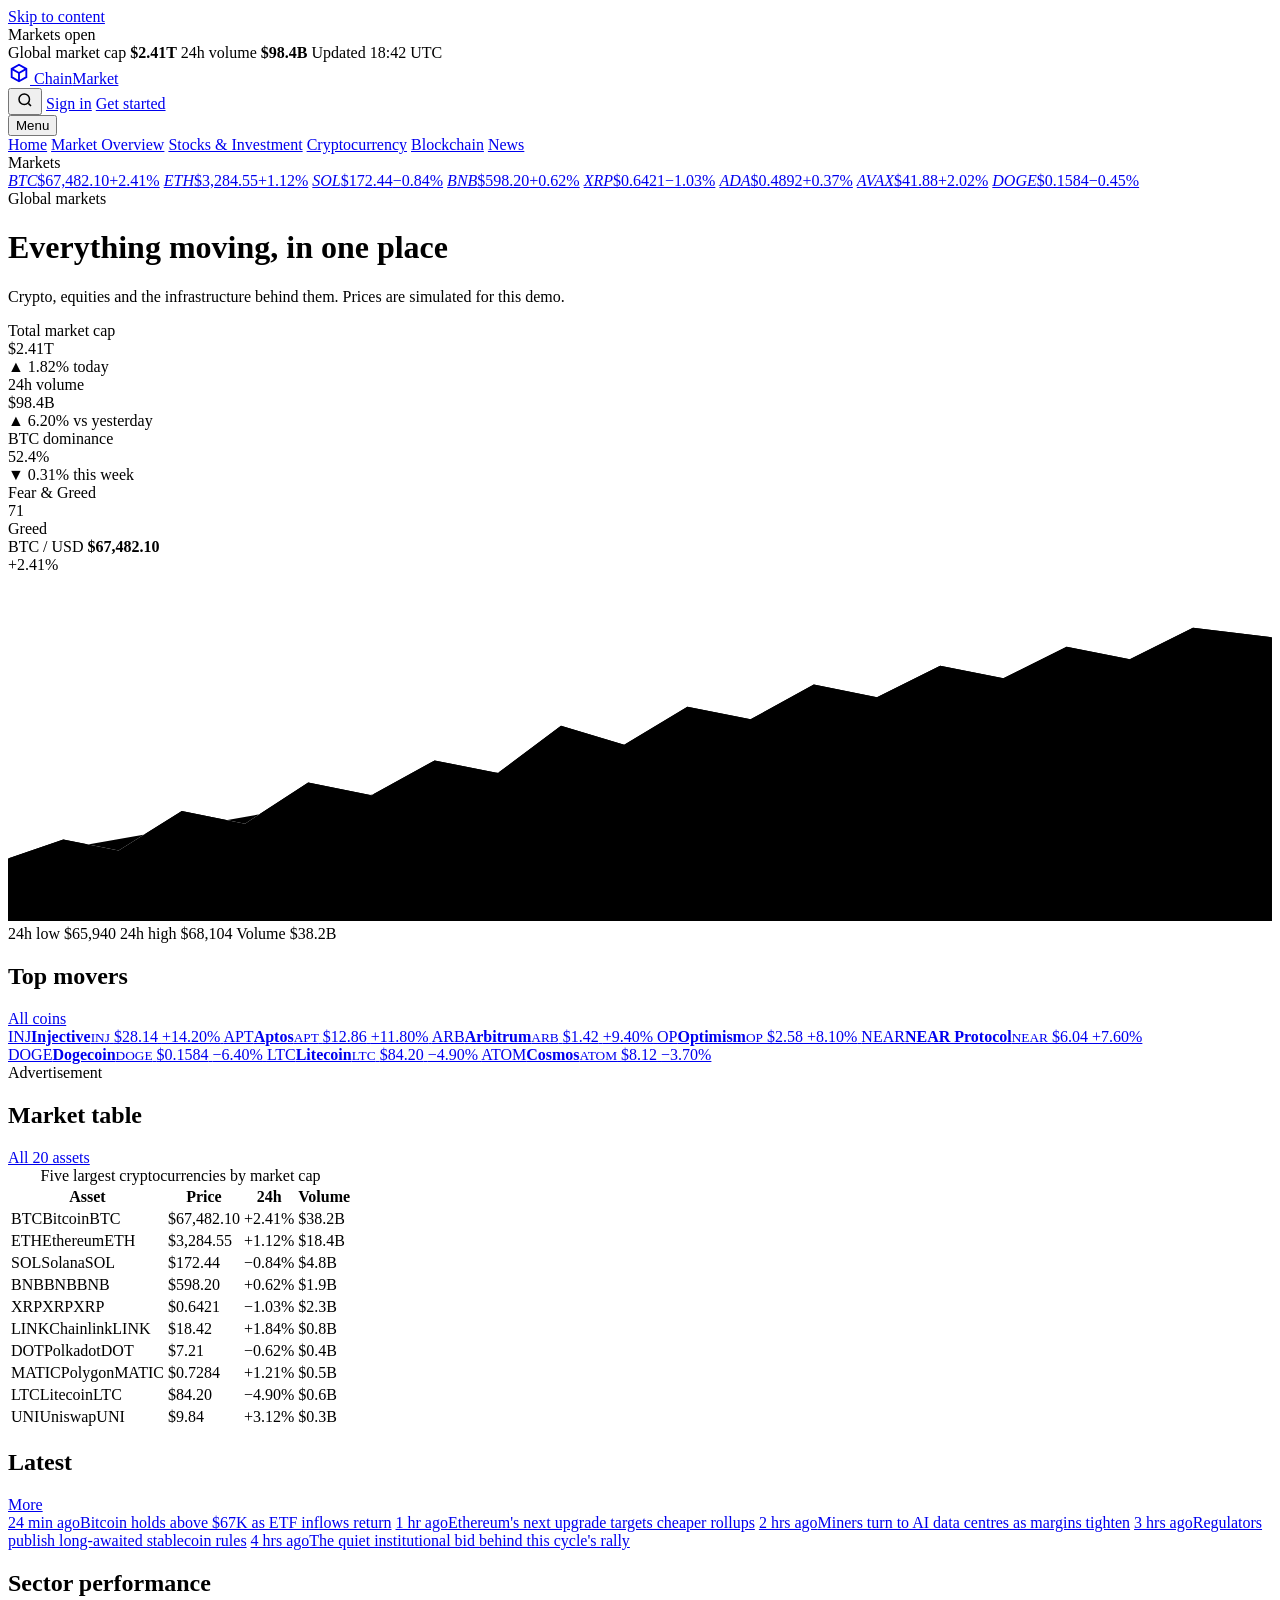
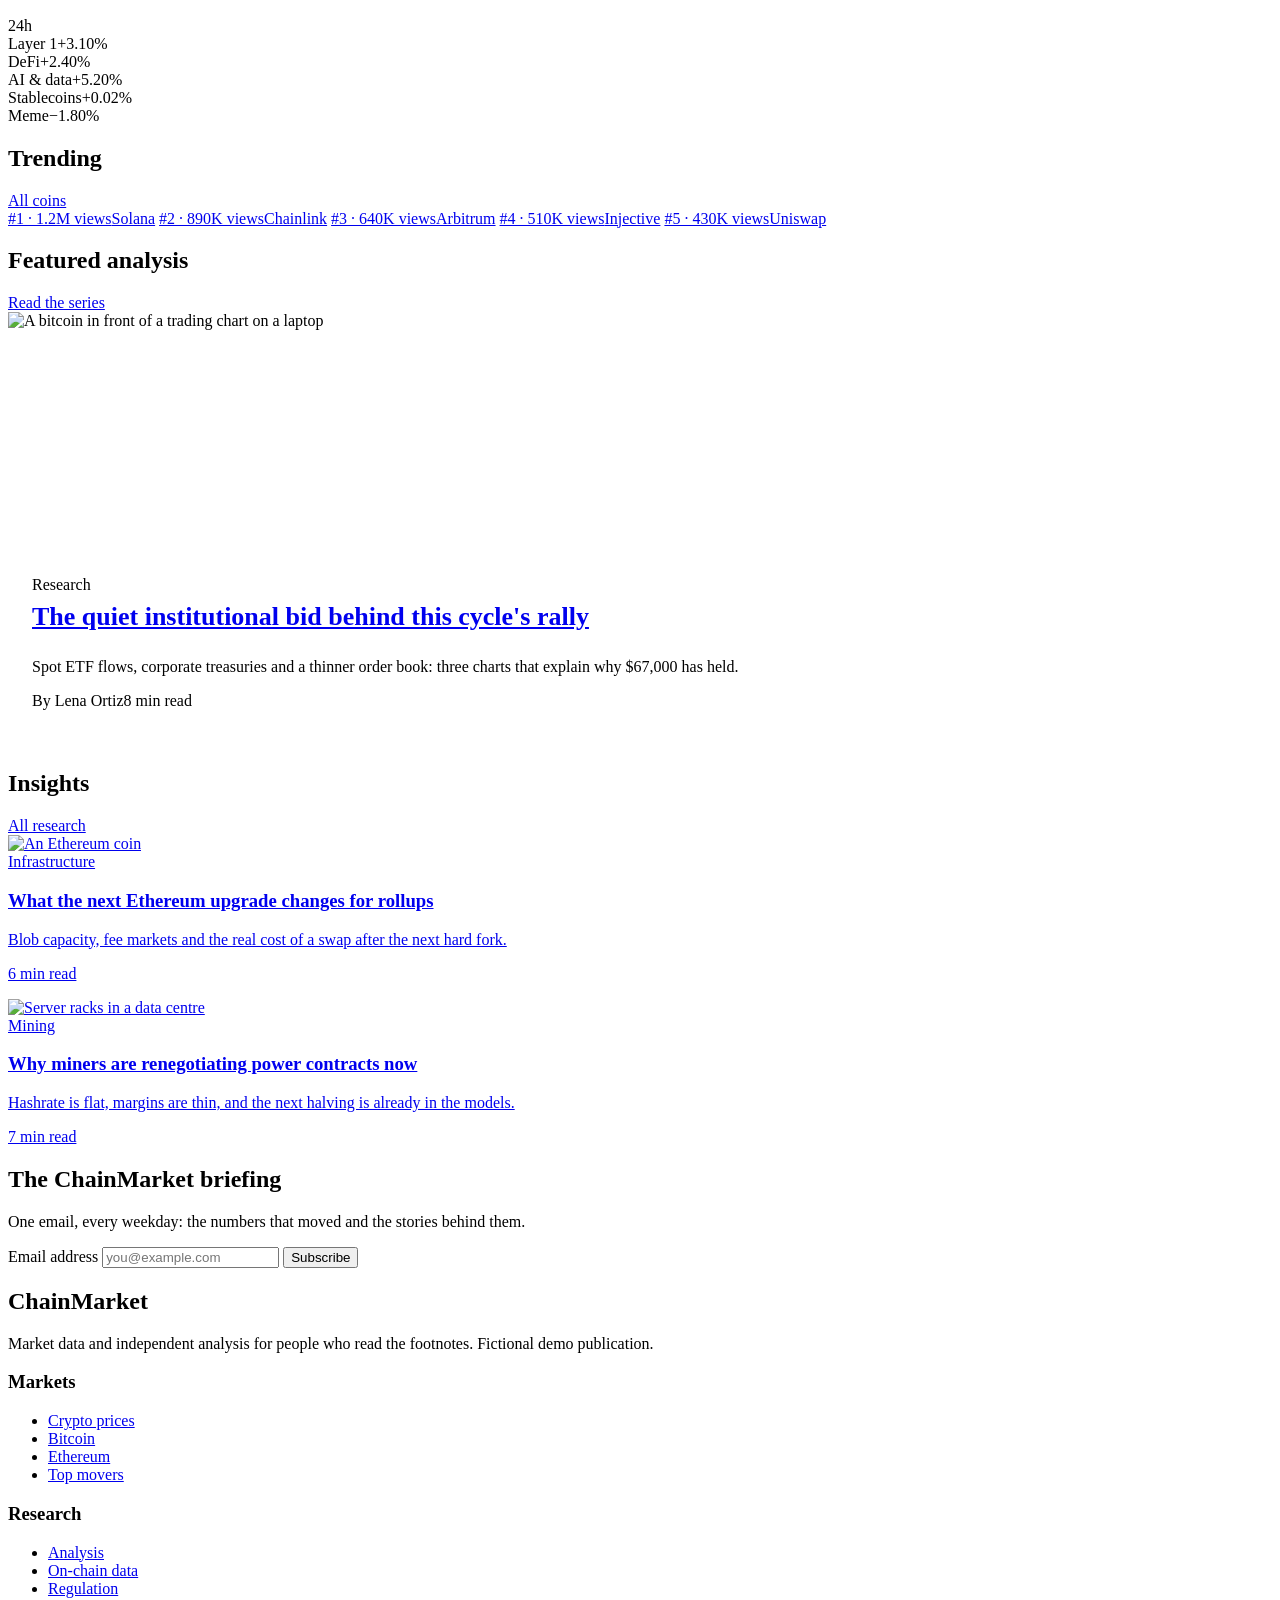
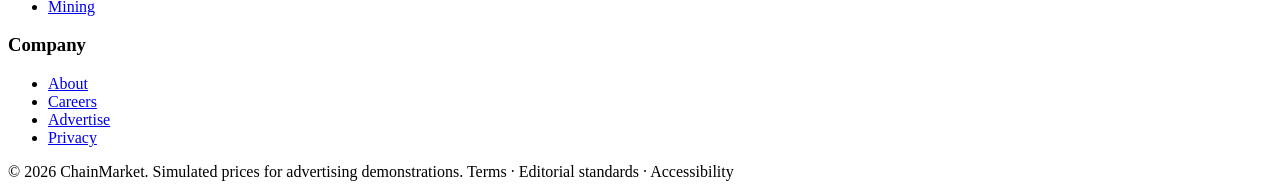
==== index.html @ 5b538b39 "Add files via upload" ====
<!doctype html>
<html lang="en">
<head>
  <meta charset="utf-8">
  <meta name="viewport" content="width=device-width, initial-scale=1">
  <title>ChainMarket — Crypto prices, market news and analysis</title>
  <meta name="description" content="Live crypto prices, market overview, top movers and blockchain analysis from ChainMarket.">
  <link rel="icon" href="assets/img/favicon.svg" type="image/svg+xml">
  <link rel="stylesheet" href="assets/css/site.css">

  <!-- CoAd publisher tag: replace every placeholder before deploying. -->
  <script async src='https://dev-cdn.coad.be3pi.com/js/cox-site.js' co-pub='PUB0F42D5FE1' co-st='SIT06EF5D9CD' crossorigin='anonymous'></script>
  <script async src="__SITE_SCRIPT_URL__" co-pub="__PUB_CODE__" co-st="__SITE_CODE_MARKET__"
          crossorigin="anonymous"></script>
</head>
<body>
  <a class="skip-link" href="#main">Skip to content</a>

  <header>
    <div class="topbar">
      <div class="container topbar__inner">
        <span class="topbar__status"><span class="status-dot" aria-hidden="true"></span> Markets open</span>
        <div class="topbar__right">
          <span>Global market cap <strong class="mono">$2.41T</strong></span>
          <span>24h volume <strong class="mono">$98.4B</strong></span>
          <span>Updated 18:42 UTC</span>
        </div>
      </div>
    </div>

    <div class="container masthead">
      <a class="brand" href="index.html" aria-label="ChainMarket — home">
        <span class="brand__mark" aria-hidden="true">
          <svg width="22" height="22" viewBox="0 0 24 24" fill="none" stroke="currentColor" stroke-width="2" aria-hidden="true"><path d="m12 3 8 4.5v9L12 21l-8-4.5v-9z"/><path d="M12 12v9M12 12l8-4.5M12 12 4 7.5"/></svg>
        </span>
        <span class="brand__name">Chain<span>Market</span></span>
      </a>
      <div class="masthead__tools">
        <button class="icon-btn" type="button" aria-label="Search ChainMarket">
          <svg width="18" height="18" viewBox="0 0 24 24" fill="none" stroke="currentColor" stroke-width="2" aria-hidden="true"><circle cx="11" cy="11" r="7"/><path d="m20 20-3.5-3.5"/></svg>
        </button>
        <a class="btn btn--ghost" href="coin.html">Sign in</a>
        <a class="btn btn--gold" href="crypto.html">Get started</a>
      </div>
      <button class="menu-toggle" type="button" data-menu-toggle aria-expanded="false" aria-controls="site-nav">
        <span class="menu-toggle__bars" aria-hidden="true"></span>
        <span class="visually-hidden">Menu</span>
      </button>
    </div>

    <nav class="site-nav" id="site-nav" aria-label="Main">
      <div class="container site-nav__inner">
        <a class="is-active" href="index.html" aria-current="page">Home</a>
        <a href="index.html">Market Overview</a>
        <a href="coin.html" data-link-disabled>Stocks &amp; Investment</a>
        <a href="crypto.html">Cryptocurrency</a>
        <a href="coin.html" data-link-disabled>Blockchain</a>
        <a href="index.html#news" data-link-disabled>News</a>
      </div>
    </nav>
  </header>

  <div class="ticker" aria-label="Crypto price ticker">
    <div class="container ticker__inner">
      <span class="ticker__label">Markets</span>
      <div class="ticker__viewport">
        <div class="ticker__track" data-ticker-track>
          <a class="ticker__item" href="coin.html" data-link-enabled><em>BTC</em><span class="ticker__price">$67,482.10</span><span class="ticker__change is-up">+2.41%</span></a>
          <a class="ticker__item" href="coin.html"><em>ETH</em><span class="ticker__price">$3,284.55</span><span class="ticker__change is-up">+1.12%</span></a>
          <a class="ticker__item" href="crypto.html"><em>SOL</em><span class="ticker__price">$172.44</span><span class="ticker__change is-down">−0.84%</span></a>
          <a class="ticker__item" href="crypto.html"><em>BNB</em><span class="ticker__price">$598.20</span><span class="ticker__change is-up">+0.62%</span></a>
          <a class="ticker__item" href="crypto.html"><em>XRP</em><span class="ticker__price">$0.6421</span><span class="ticker__change is-down">−1.03%</span></a>
          <a class="ticker__item" href="crypto.html"><em>ADA</em><span class="ticker__price">$0.4892</span><span class="ticker__change is-up">+0.37%</span></a>
          <a class="ticker__item" href="crypto.html"><em>AVAX</em><span class="ticker__price">$41.88</span><span class="ticker__change is-up">+2.02%</span></a>
          <a class="ticker__item" href="crypto.html"><em>DOGE</em><span class="ticker__price">$0.1584</span><span class="ticker__change is-down">−0.45%</span></a>
        </div>
      </div>
    </div>
  </div>

  <main id="main">
    <div class="container">
      <div class="page-head">
        <span class="kicker">Global markets</span>
        <h1>Everything moving, in one place</h1>
        <p>Crypto, equities and the infrastructure behind them. Prices are simulated for this demo.</p>
      </div>

      <section class="overview" aria-label="Market overview">
        <div class="stat-card">
          <div class="stat-card__label">Total market cap</div>
          <div class="stat-card__value">$2.41T</div>
          <div class="stat-card__change is-up">▲ 1.82% today</div>
        </div>
        <div class="stat-card">
          <div class="stat-card__label">24h volume</div>
          <div class="stat-card__value">$98.4B</div>
          <div class="stat-card__change is-up">▲ 6.20% vs yesterday</div>
        </div>
        <div class="stat-card">
          <div class="stat-card__label">BTC dominance</div>
          <div class="stat-card__value">52.4%</div>
          <div class="stat-card__change is-down">▼ 0.31% this week</div>
        </div>
        <div class="stat-card">
          <div class="stat-card__label">Fear &amp; Greed</div>
          <div class="stat-card__value">71</div>
          <div class="stat-card__change is-up">Greed</div>
        </div>
      </section>

      <section class="terminal-grid" aria-label="Bitcoin chart and top movers">
        <div class="chart-panel">
          <div class="chart-panel__head">
            <div>
              <span class="kicker">BTC / USD</span>
              <strong>$67,482.10</strong>
            </div>
            <span class="chart-panel__change is-up">+2.41%</span>
          </div>
          <svg class="mini-chart" viewBox="0 0 800 220" role="img" aria-label="Bitcoin 24 hour price chart trending up">
            <defs>
              <linearGradient id="mini-fill" x1="0" y1="0" x2="0" y2="1">
                <stop offset="0%" stop-color="#F59E0B" stop-opacity="0.24"/>
                <stop offset="100%" stop-color="#F59E0B" stop-opacity="0"/>
              </linearGradient>
            </defs>
            <g class="mini-grid">
              <line x1="0" y1="40" x2="800" y2="40"/>
              <line x1="0" y1="90" x2="800" y2="90"/>
              <line x1="0" y1="140" x2="800" y2="140"/>
              <line x1="0" y1="190" x2="800" y2="190"/>
            </g>
            <path class="mini-area" d="M0,180 L35,168 L70,175 L110,150 L150,158 L190,132 L230,140 L270,118 L310,126 L350,96 L390,108 L430,84 L470,92 L510,70 L550,78 L590,58 L630,66 L670,46 L710,54 L750,34 L800,40 L800,220 L0,220 Z"/>
            <path class="mini-line" d="M0,180 L35,168 L70,175 L110,150 L150,158 L190,132 L230,140 L270,118 L310,126 L350,96 L390,108 L430,84 L470,92 L510,70 L550,78 L590,58 L630,66 L670,46 L710,54 L750,34 L800,40"/>
          </svg>
          <div class="chart-panel__foot">
            <span>24h low <span class="mono">$65,940</span></span>
            <span>24h high <span class="mono">$68,104</span></span>
            <span>Volume <span class="mono">$38.2B</span></span>
          </div>
        </div>

        <aside class="movers-panel" aria-labelledby="movers-title">
          <div class="panel__head">
            <h2 id="movers-title">Top movers</h2>
            <a href="crypto.html">All coins</a>
          </div>
          <a class="mover" href="crypto.html">
            <span class="mover__asset"><span class="coin__icon" aria-hidden="true">INJ</span><span><strong>Injective</strong><small>INJ</small></span></span>
            <span class="mover__price">$28.14</span>
            <span class="num is-up">+14.20%</span>
          </a>
          <a class="mover" href="crypto.html">
            <span class="mover__asset"><span class="coin__icon coin__icon--apt" aria-hidden="true">APT</span><span><strong>Aptos</strong><small>APT</small></span></span>
            <span class="mover__price">$12.86</span>
            <span class="num is-up">+11.80%</span>
          </a>
          <a class="mover" href="crypto.html">
            <span class="mover__asset"><span class="coin__icon coin__icon--arb" aria-hidden="true">ARB</span><span><strong>Arbitrum</strong><small>ARB</small></span></span>
            <span class="mover__price">$1.42</span>
            <span class="num is-up">+9.40%</span>
          </a>
          <a class="mover" href="crypto.html">
            <span class="mover__asset"><span class="coin__icon coin__icon--op" aria-hidden="true">OP</span><span><strong>Optimism</strong><small>OP</small></span></span>
            <span class="mover__price">$2.58</span>
            <span class="num is-up">+8.10%</span>
          </a>
          <a class="mover" href="crypto.html">
            <span class="mover__asset"><span class="coin__icon coin__icon--near" aria-hidden="true">NEAR</span><span><strong>NEAR Protocol</strong><small>NEAR</small></span></span>
            <span class="mover__price">$6.04</span>
            <span class="num is-up">+7.60%</span>
          </a>
          <a class="mover" href="crypto.html">
            <span class="mover__asset"><span class="coin__icon coin__icon--doge" aria-hidden="true">DOGE</span><span><strong>Dogecoin</strong><small>DOGE</small></span></span>
            <span class="mover__price">$0.1584</span>
            <span class="num is-down">−6.40%</span>
          </a>
          <a class="mover" href="crypto.html">
            <span class="mover__asset"><span class="coin__icon coin__icon--ltc" aria-hidden="true">LTC</span><span><strong>Litecoin</strong><small>LTC</small></span></span>
            <span class="mover__price">$84.20</span>
            <span class="num is-down">−4.90%</span>
          </a>
          <a class="mover" href="crypto.html">
            <span class="mover__asset"><span class="coin__icon coin__icon--atom" aria-hidden="true">ATOM</span><span><strong>Cosmos</strong><small>ATOM</small></span></span>
            <span class="mover__price">$8.12</span>
            <span class="num is-down">−3.70%</span>
          </a>
        </aside>
      </section>

      <!-- Standard Display · Multiple size: CT-SQ 300×300 / CT-SSQ 200×200 -->
      <div class="ad-wrap ad-wrap--center" style="max-width:320px;">
        <span class="ad-label">Advertisement</span>
        <ins class="cox-ad-unit" data-cox-unit="__UNIT_MARKET_HOME_FEED__" style="display:block;width:100%"></ins>
      </div>

      <section class="terminal-grid terminal-grid--table" aria-label="Market table and latest headlines">
        <div class="panel">
          <div class="panel__head">
            <h2>Market table</h2>
            <a href="crypto.html">All 20 assets</a>
          </div>
          <div class="table-scroll">
            <table>
              <caption class="visually-hidden">Five largest cryptocurrencies by market cap</caption>
              <thead>
                <tr>
                  <th scope="col">Asset</th>
                  <th scope="col" class="num">Price</th>
                  <th scope="col" class="num">24h</th>
                  <th scope="col" class="num hide-sm">Volume</th>
                </tr>
              </thead>
              <tbody>
                <tr>
                  <td><span class="coin"><span class="coin__icon coin__icon--btc" aria-hidden="true">BTC</span><span><span class="coin__name">Bitcoin</span><span class="coin__symbol">BTC</span></span></span></td>
                  <td class="num">$67,482.10</td><td class="num is-up">+2.41%</td><td class="num hide-sm">$38.2B</td>
                </tr>
                <tr>
                  <td><span class="coin"><span class="coin__icon coin__icon--eth" aria-hidden="true">ETH</span><span><span class="coin__name">Ethereum</span><span class="coin__symbol">ETH</span></span></span></td>
                  <td class="num">$3,284.55</td><td class="num is-up">+1.12%</td><td class="num hide-sm">$18.4B</td>
                </tr>
                <tr>
                  <td><span class="coin"><span class="coin__icon coin__icon--sol" aria-hidden="true">SOL</span><span><span class="coin__name">Solana</span><span class="coin__symbol">SOL</span></span></span></td>
                  <td class="num">$172.44</td><td class="num is-down">−0.84%</td><td class="num hide-sm">$4.8B</td>
                </tr>
                <tr>
                  <td><span class="coin"><span class="coin__icon coin__icon--bnb" aria-hidden="true">BNB</span><span><span class="coin__name">BNB</span><span class="coin__symbol">BNB</span></span></span></td>
                  <td class="num">$598.20</td><td class="num is-up">+0.62%</td><td class="num hide-sm">$1.9B</td>
                </tr>
                <tr>
                  <td><span class="coin"><span class="coin__icon coin__icon--xrp" aria-hidden="true">XRP</span><span><span class="coin__name">XRP</span><span class="coin__symbol">XRP</span></span></span></td>
                  <td class="num">$0.6421</td><td class="num is-down">−1.03%</td><td class="num hide-sm">$2.3B</td>
                </tr>
                <tr>
                  <td><span class="coin"><span class="coin__icon coin__icon--link" aria-hidden="true">LINK</span><span><span class="coin__name">Chainlink</span><span class="coin__symbol">LINK</span></span></span></td>
                  <td class="num">$18.42</td><td class="num is-up">+1.84%</td><td class="num hide-sm">$0.8B</td>
                </tr>
                <tr>
                  <td><span class="coin"><span class="coin__icon coin__icon--dot" aria-hidden="true">DOT</span><span><span class="coin__name">Polkadot</span><span class="coin__symbol">DOT</span></span></span></td>
                  <td class="num">$7.21</td><td class="num is-down">−0.62%</td><td class="num hide-sm">$0.4B</td>
                </tr>
                <tr>
                  <td><span class="coin"><span class="coin__icon coin__icon--matic" aria-hidden="true">MATIC</span><span><span class="coin__name">Polygon</span><span class="coin__symbol">MATIC</span></span></span></td>
                  <td class="num">$0.7284</td><td class="num is-up">+1.21%</td><td class="num hide-sm">$0.5B</td>
                </tr>
                <tr>
                  <td><span class="coin"><span class="coin__icon coin__icon--ltc" aria-hidden="true">LTC</span><span><span class="coin__name">Litecoin</span><span class="coin__symbol">LTC</span></span></span></td>
                  <td class="num">$84.20</td><td class="num is-down">−4.90%</td><td class="num hide-sm">$0.6B</td>
                </tr>
                <tr>
                  <td><span class="coin"><span class="coin__icon coin__icon--uni" aria-hidden="true">UNI</span><span><span class="coin__name">Uniswap</span><span class="coin__symbol">UNI</span></span></span></td>
                  <td class="num">$9.84</td><td class="num is-up">+3.12%</td><td class="num hide-sm">$0.3B</td>
                </tr>
              </tbody>
            </table>
          </div>
        </div>

        <aside class="headlines-panel" aria-labelledby="latest-title">
          <div class="panel__head">
            <h2 id="latest-title">Latest</h2>
            <a href="coin.html">More</a>
          </div>
          <a class="headline" href="coin.html"><time>24 min ago</time><span>Bitcoin holds above $67K as ETF inflows return</span></a>
          <a class="headline" href="coin.html"><time>1 hr ago</time><span>Ethereum's next upgrade targets cheaper rollups</span></a>
          <a class="headline" href="coin.html"><time>2 hrs ago</time><span>Miners turn to AI data centres as margins tighten</span></a>
          <a class="headline" href="coin.html"><time>3 hrs ago</time><span>Regulators publish long-awaited stablecoin rules</span></a>
          <a class="headline" href="coin.html"><time>4 hrs ago</time><span>The quiet institutional bid behind this cycle's rally</span></a>
        </aside>
      </section>

      <section class="terminal-grid terminal-grid--table" aria-label="Sector performance and trending assets">
        <div class="panel">
          <div class="panel__head">
            <h2>Sector performance</h2>
            <span>24h</span>
          </div>
          <div class="sector-row"><span>Layer 1</span><span class="sector-bar"><i style="width:62%"></i></span><span class="num is-up">+3.10%</span></div>
          <div class="sector-row"><span>DeFi</span><span class="sector-bar"><i style="width:48%"></i></span><span class="num is-up">+2.40%</span></div>
          <div class="sector-row"><span>AI &amp; data</span><span class="sector-bar"><i style="width:86%"></i></span><span class="num is-up">+5.20%</span></div>
          <div class="sector-row"><span>Stablecoins</span><span class="sector-bar"><i style="width:4%"></i></span><span class="num is-up">+0.02%</span></div>
          <div class="sector-row"><span>Meme</span><span class="sector-bar sector-bar--down"><i style="width:30%"></i></span><span class="num is-down">−1.80%</span></div>
        </div>

        <aside class="headlines-panel" aria-labelledby="trending-title">
          <div class="panel__head">
            <h2 id="trending-title">Trending</h2>
            <a href="crypto.html">All coins</a>
          </div>
          <a class="headline" href="crypto.html"><time>#1 · 1.2M views</time><span>Solana</span></a>
          <a class="headline" href="crypto.html"><time>#2 · 890K views</time><span>Chainlink</span></a>
          <a class="headline" href="crypto.html"><time>#3 · 640K views</time><span>Arbitrum</span></a>
          <a class="headline" href="crypto.html"><time>#4 · 510K views</time><span>Injective</span></a>
          <a class="headline" href="crypto.html"><time>#5 · 430K views</time><span>Uniswap</span></a>
        </aside>
      </section>

      <section class="section" aria-labelledby="analysis-title">
        <div class="section-head">
          <h2 id="analysis-title">Featured analysis</h2>
          <a href="coin.html">Read the series</a>
        </div>
        <article class="card">
          <div class="grid grid--2" style="gap:0;align-items:stretch;">
            <div class="card__media" style="aspect-ratio:auto;min-height:240px;">
              <img src="assets/img/market-laptop-btc.jpg" alt="A bitcoin in front of a trading chart on a laptop" width="1600" height="900" loading="lazy" style="height:100%;">
            </div>
            <div class="card__body" style="padding:24px;">
              <span class="kicker">Research</span>
              <h3 class="card__title" style="font-size:26px;margin-top:8px;"><a href="coin.html">The quiet institutional bid behind this cycle's rally</a></h3>
              <p class="card__excerpt">Spot ETF flows, corporate treasuries and a thinner order book: three charts that explain why $67,000 has held.</p>
              <p class="meta"><span>By Lena Ortiz</span><span class="meta__dot">8 min read</span></p>
            </div>
          </div>
        </article>
      </section>

      <section class="section" aria-labelledby="insights-title">
        <div class="section-head">
          <h2 id="insights-title">Insights</h2>
          <a href="coin.html">All research</a>
        </div>
        <div class="insight-grid">
          <a class="insight" href="coin.html">
            <img src="assets/img/market-eth-2.jpg" alt="An Ethereum coin" width="600" height="400" loading="lazy">
            <div>
              <span class="kicker">Infrastructure</span>
              <h3>What the next Ethereum upgrade changes for rollups</h3>
              <p>Blob capacity, fee markets and the real cost of a swap after the next hard fork.</p>
              <p class="meta"><span>6 min read</span></p>
            </div>
          </a>
          <a class="insight" href="coin.html">
            <img src="assets/img/market-data-center.jpg" alt="Server racks in a data centre" width="600" height="400" loading="lazy">
            <div>
              <span class="kicker">Mining</span>
              <h3>Why miners are renegotiating power contracts now</h3>
              <p>Hashrate is flat, margins are thin, and the next halving is already in the models.</p>
              <p class="meta"><span>7 min read</span></p>
            </div>
          </a>
        </div>
      </section>

      <section class="newsletter" aria-labelledby="newsletter-title">
        <div>
          <h2 id="newsletter-title">The ChainMarket briefing</h2>
          <p>One email, every weekday: the numbers that moved and the stories behind them.</p>
        </div>
        <form action="#" method="post">
          <label class="visually-hidden" for="newsletter-email">Email address</label>
          <input id="newsletter-email" name="email" type="email" autocomplete="email" placeholder="you@example.com" required>
          <button class="btn btn--gold" type="submit">Subscribe</button>
        </form>
      </section>
    </div>
  </main>

  <footer class="site-footer">
    <div class="container site-footer__grid">
      <div>
        <h2>ChainMarket</h2>
        <p>Market data and independent analysis for people who read the footnotes. Fictional demo publication.</p>
      </div>
      <div>
        <h3>Markets</h3>
        <ul>
          <li><a href="crypto.html">Crypto prices</a></li>
          <li><a href="coin.html">Bitcoin</a></li>
          <li><a href="coin.html">Ethereum</a></li>
          <li><a href="index.html">Top movers</a></li>
        </ul>
      </div>
      <div>
        <h3>Research</h3>
        <ul>
          <li><a href="coin.html">Analysis</a></li>
          <li><a href="coin.html">On-chain data</a></li>
          <li><a href="coin.html">Regulation</a></li>
          <li><a href="coin.html">Mining</a></li>
        </ul>
      </div>
      <div>
        <h3>Company</h3>
        <ul>
          <li><a href="coin.html">About</a></li>
          <li><a href="coin.html">Careers</a></li>
          <li><a href="coin.html">Advertise</a></li>
          <li><a href="coin.html">Privacy</a></li>
        </ul>
      </div>
    </div>
    <div class="container site-footer__bottom">
      <span>© 2026 ChainMarket. Simulated prices for advertising demonstrations.</span>
      <span>Terms · Editorial standards · Accessibility</span>
    </div>
  </footer>

  <script src="assets/js/site.js"></script>
</body>
</html>
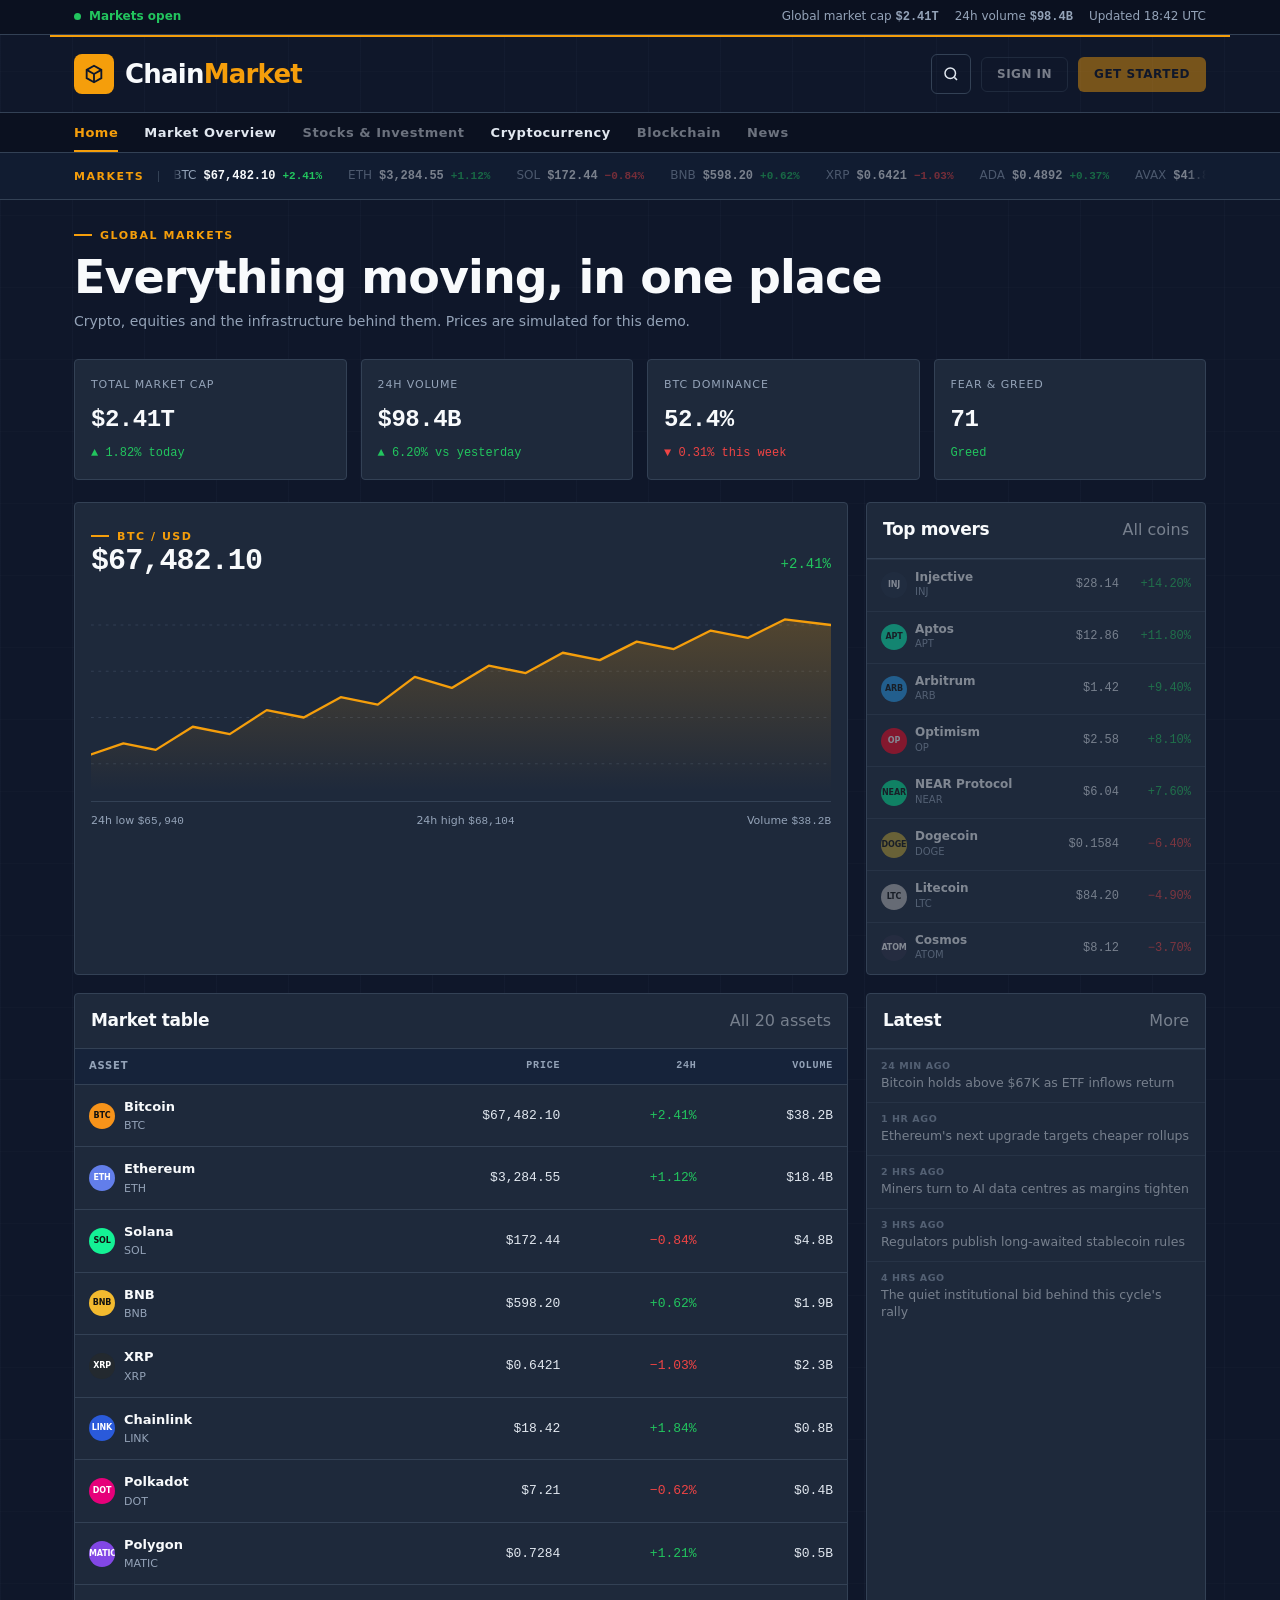
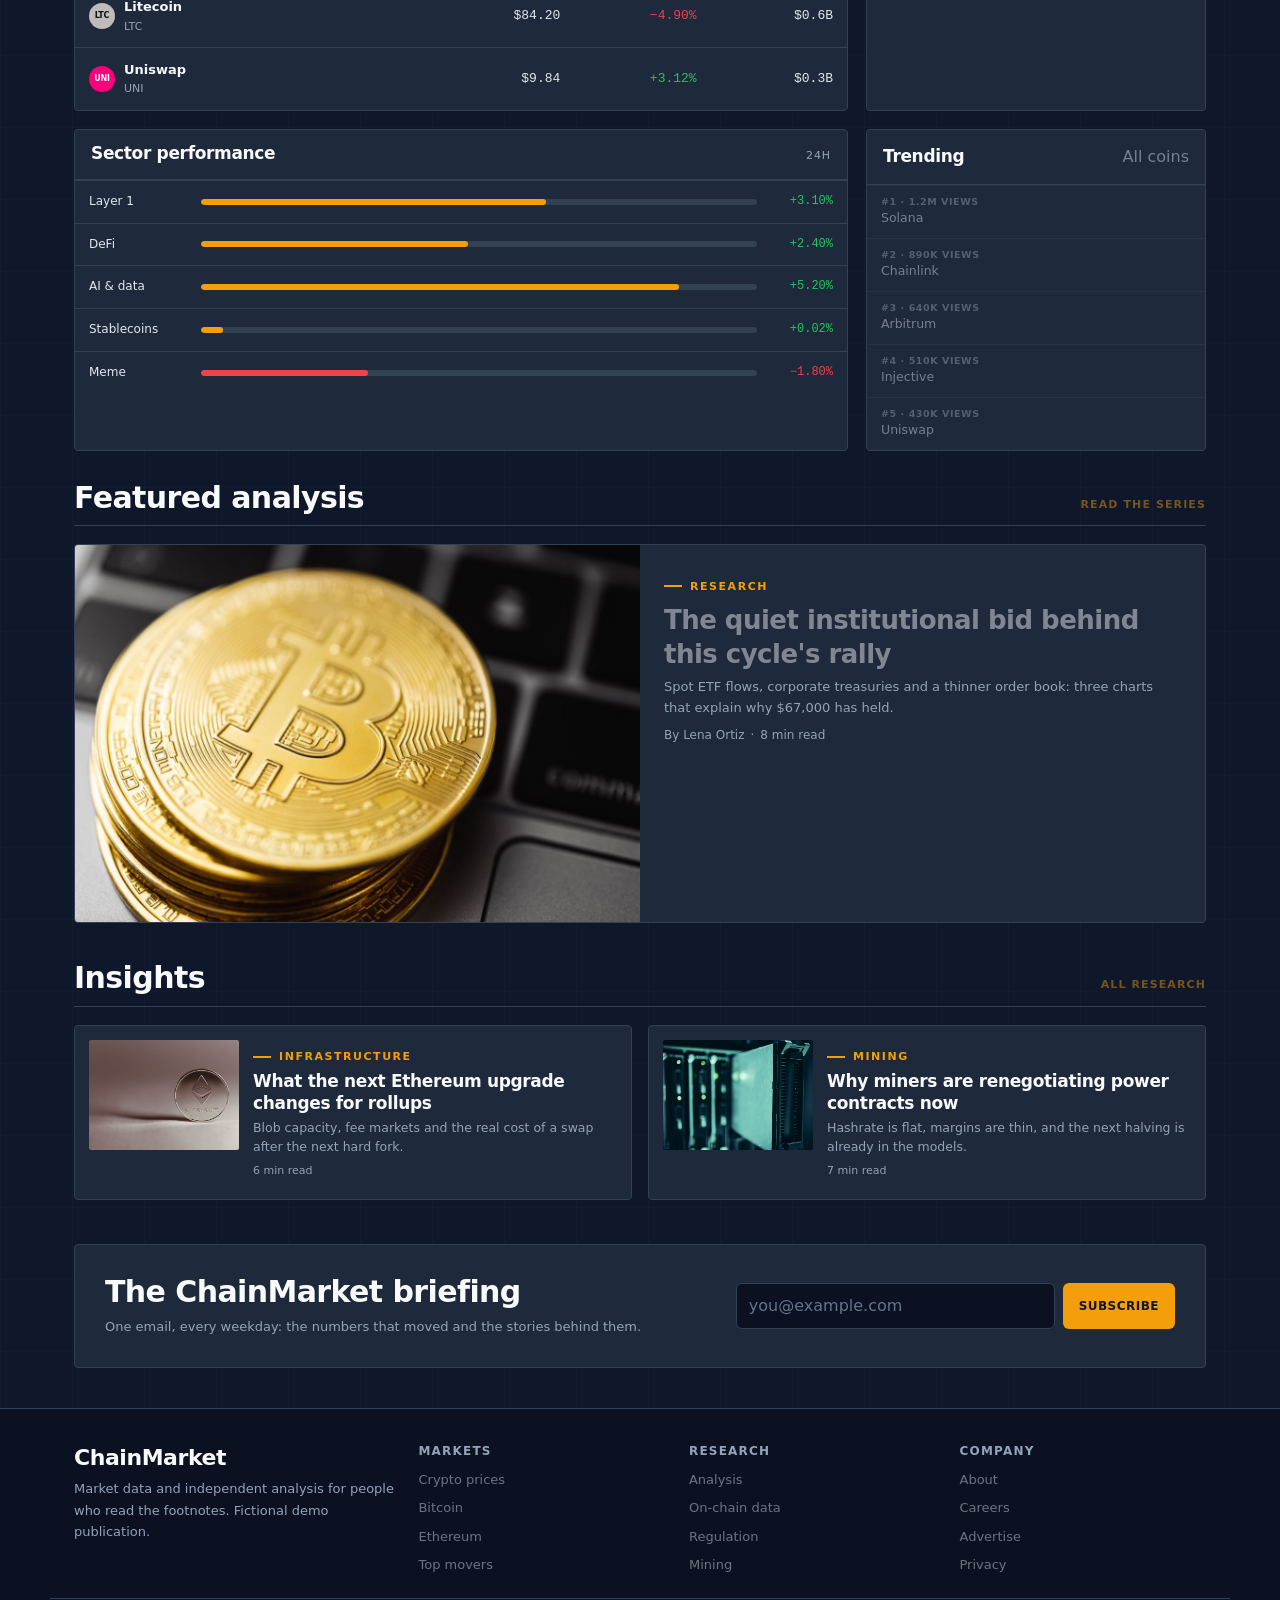
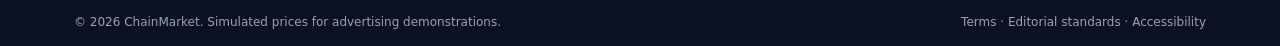
==== commit fa0a6d29: "Update index.html" ====
--- a/index.html
+++ b/index.html
@@ -10,8 +10,7 @@
 
   <!-- CoAd publisher tag: replace every placeholder before deploying. -->
   <script async src='https://dev-cdn.coad.be3pi.com/js/cox-site.js' co-pub='PUB0F42D5FE1' co-st='SIT06EF5D9CD' crossorigin='anonymous'></script>
-  <script async src="__SITE_SCRIPT_URL__" co-pub="__PUB_CODE__" co-st="__SITE_CODE_MARKET__"
-          crossorigin="anonymous"></script>
+  <script async src='https://dev-cdn.coad.be3pi.com/js/cox-display.js' co-pub='PUB0F42D5FE1' co-st='SIT06EF5D9CD' crossorigin='anonymous'></script>
 </head>
 <body>
   <a class="skip-link" href="#main">Skip to content</a>
--- a/assets/css/site.css
+++ b/assets/css/site.css
@@ -0,0 +1,1714 @@
+/* ==========================================================================
+   ChainMarket — dark market & crypto portal
+   Plain CSS, system fonts only, no build step.
+   ========================================================================== */
+
+:root {
+  --bg: #0f172a;
+  --bg-deep: #0b1120;
+  --card: #1e293b;
+  --card-2: #243146;
+  --gold: #f59e0b;
+  --gold-soft: rgba(245, 158, 11, 0.12);
+  --text: #f8fafc;
+  --body: #e2e8f0;
+  --muted: #94a3b8;
+  --line: #334155;
+  --up: #22c55e;
+  --down: #ef4444;
+
+  --font-sans: system-ui, -apple-system, "Segoe UI", Roboto, Arial, sans-serif;
+  --font-mono: ui-monospace, "SFMono-Regular", Menlo, Consolas, monospace;
+
+  --container: 1180px;
+  --radius: 4px;
+}
+
+*,
+*::before,
+*::after {
+  box-sizing: border-box;
+}
+
+html {
+  -webkit-text-size-adjust: 100%;
+  scroll-behavior: smooth;
+  color-scheme: dark;
+}
+
+body {
+  margin: 0;
+  background-color: var(--bg);
+  background-image:
+    linear-gradient(90deg, rgba(148, 163, 184, 0.035) 1px, transparent 1px),
+    linear-gradient(0deg, rgba(148, 163, 184, 0.02) 1px, transparent 1px);
+  background-size: 72px 72px;
+  color: var(--body);
+  font: 16px/1.65 var(--font-sans);
+}
+
+img {
+  max-width: 100%;
+  display: block;
+  height: auto;
+}
+
+a {
+  color: inherit;
+  text-decoration: none;
+}
+
+a:hover {
+  color: var(--gold);
+}
+
+button {
+  font: inherit;
+}
+
+h1, h2, h3, h4 {
+  color: var(--text);
+  margin: 0;
+  line-height: 1.15;
+  letter-spacing: -0.02em;
+  font-weight: 700;
+}
+
+p {
+  margin: 0 0 1em;
+}
+
+:focus-visible {
+  outline: 3px solid var(--gold);
+  outline-offset: 2px;
+}
+
+.visually-hidden {
+  position: absolute !important;
+  width: 1px;
+  height: 1px;
+  margin: -1px;
+  padding: 0;
+  overflow: hidden;
+  clip: rect(0 0 0 0);
+  white-space: nowrap;
+  border: 0;
+}
+
+.container {
+  width: 100%;
+  max-width: var(--container);
+  margin-inline: auto;
+  padding-inline: 20px;
+}
+
+@media (min-width: 1024px) {
+  .container {
+    padding-inline: 24px;
+  }
+}
+
+.skip-link {
+  position: absolute;
+  left: 12px;
+  top: -60px;
+  z-index: 100;
+  background: var(--gold);
+  color: #0f172a;
+  padding: 10px 16px;
+  border-radius: 6px;
+  font-weight: 700;
+  transition: top 0.15s ease;
+}
+
+.skip-link:focus {
+  top: 12px;
+}
+
+/* --------------------------------------------------------------------------
+   Header
+   -------------------------------------------------------------------------- */
+
+.topbar {
+  background: var(--bg-deep);
+  border-bottom: 1px solid var(--line);
+  color: var(--muted);
+  font-size: 12px;
+}
+
+.topbar__inner {
+  display: flex;
+  align-items: center;
+  justify-content: space-between;
+  gap: 14px;
+  min-height: 34px;
+}
+
+.topbar__status {
+  display: inline-flex;
+  align-items: center;
+  gap: 8px;
+  color: var(--up);
+  font-weight: 600;
+}
+
+.status-dot {
+  width: 7px;
+  height: 7px;
+  border-radius: 50%;
+  background: var(--up);
+  box-shadow: 0 0 0 0 rgba(34, 197, 94, 0.6);
+  animation: pulse 2.4s infinite;
+}
+
+@keyframes pulse {
+  0% { box-shadow: 0 0 0 0 rgba(34, 197, 94, 0.55); }
+  70% { box-shadow: 0 0 0 7px rgba(34, 197, 94, 0); }
+  100% { box-shadow: 0 0 0 0 rgba(34, 197, 94, 0); }
+}
+
+.topbar__right {
+  display: none;
+  gap: 16px;
+}
+
+@media (min-width: 720px) {
+  .topbar__right {
+    display: flex;
+  }
+}
+
+.masthead {
+  display: flex;
+  align-items: center;
+  gap: 16px;
+  padding-block: 16px;
+  border-top: 2px solid var(--gold);
+}
+
+.brand {
+  display: inline-flex;
+  align-items: center;
+  gap: 11px;
+}
+
+.brand__mark {
+  display: grid;
+  place-items: center;
+  width: 40px;
+  height: 40px;
+  border-radius: 8px;
+  background: var(--gold);
+  color: #0f172a;
+}
+
+.brand__name {
+  font-size: 26px;
+  font-weight: 800;
+  letter-spacing: -0.03em;
+  color: var(--text);
+}
+
+.brand__name span {
+  color: var(--gold);
+}
+
+.masthead__tools {
+  display: none;
+  align-items: center;
+  gap: 10px;
+  margin-left: auto;
+}
+
+@media (min-width: 800px) {
+  .masthead__tools {
+    display: flex;
+  }
+}
+
+.btn {
+  display: inline-flex;
+  align-items: center;
+  justify-content: center;
+  gap: 8px;
+  border: 1px solid transparent;
+  border-radius: 6px;
+  padding: 9px 15px;
+  font: 700 12px/1.2 var(--font-sans);
+  letter-spacing: 0.04em;
+  text-transform: uppercase;
+  cursor: pointer;
+  transition: background-color 0.2s ease, color 0.2s ease, border-color 0.2s ease;
+}
+
+.btn--gold {
+  background: var(--gold);
+  color: #0f172a;
+}
+
+.btn--gold:hover {
+  background: #fbbf24;
+  color: #0f172a;
+}
+
+.btn--ghost {
+  border-color: var(--line);
+  color: var(--text);
+  background: transparent;
+}
+
+.btn--ghost:hover {
+  border-color: var(--muted);
+  color: var(--text);
+}
+
+.icon-btn {
+  display: inline-grid;
+  place-items: center;
+  width: 40px;
+  height: 40px;
+  border: 1px solid var(--line);
+  border-radius: 6px;
+  background: transparent;
+  color: var(--body);
+  cursor: pointer;
+}
+
+.icon-btn:hover {
+  border-color: var(--muted);
+}
+
+.menu-toggle {
+  margin-left: auto;
+  display: inline-grid;
+  place-items: center;
+  width: 44px;
+  height: 44px;
+  border: 1px solid var(--line);
+  border-radius: 6px;
+  background: transparent;
+  cursor: pointer;
+}
+
+.menu-toggle__bars,
+.menu-toggle__bars::before,
+.menu-toggle__bars::after {
+  display: block;
+  width: 20px;
+  height: 2px;
+  background: var(--text);
+  content: "";
+  position: relative;
+}
+
+.menu-toggle__bars::before { top: -6px; }
+.menu-toggle__bars::after { top: 4px; }
+
+@media (min-width: 800px) {
+  .menu-toggle {
+    display: none;
+  }
+}
+
+.site-nav {
+  border-top: 1px solid var(--line);
+  border-bottom: 1px solid var(--line);
+  background: var(--bg-deep);
+  display: none;
+}
+
+.site-nav.is-open {
+  display: block;
+}
+
+.site-nav__inner {
+  display: flex;
+  flex-direction: column;
+  padding-block: 6px;
+}
+
+.site-nav a {
+  padding: 11px 4px;
+  border-bottom: 1px solid var(--line);
+  font: 600 13px/1.2 var(--font-sans);
+  letter-spacing: 0.04em;
+  color: var(--body);
+}
+
+.site-nav a:last-child {
+  border-bottom: 0;
+}
+
+.site-nav a.is-active {
+  color: var(--gold);
+}
+
+@media (min-width: 800px) {
+  .site-nav {
+    display: block;
+  }
+
+  .site-nav__inner {
+    flex-direction: row;
+    gap: 26px;
+    padding-block: 0;
+  }
+
+  .site-nav a {
+    padding: 12px 0 10px;
+    border-bottom: 2px solid transparent;
+  }
+
+  .site-nav a.is-active {
+    border-bottom-color: var(--gold);
+  }
+}
+
+/* --------------------------------------------------------------------------
+   Ticker
+   -------------------------------------------------------------------------- */
+
+.ticker {
+  background: #111c31;
+  border-bottom: 1px solid var(--line);
+  overflow: hidden;
+}
+
+.ticker__inner {
+  display: flex;
+  align-items: center;
+  gap: 14px;
+  min-height: 46px;
+}
+
+.ticker__label {
+  flex: 0 0 auto;
+  display: inline-flex;
+  align-items: center;
+  gap: 7px;
+  padding-right: 14px;
+  border-right: 1px solid var(--line);
+  color: var(--gold);
+  font: 700 11px/1 var(--font-sans);
+  letter-spacing: 0.14em;
+  text-transform: uppercase;
+}
+
+.ticker__viewport {
+  flex: 1 1 auto;
+  min-width: 0;
+  overflow: hidden;
+  -webkit-mask-image: linear-gradient(90deg, transparent, #000 10px, #000 calc(100% - 20px), transparent);
+  mask-image: linear-gradient(90deg, transparent, #000 10px, #000 calc(100% - 20px), transparent);
+}
+
+.ticker__track {
+  display: flex;
+  align-items: center;
+  gap: 26px;
+  width: max-content;
+  animation: ticker-scroll 52s linear infinite;
+}
+
+.ticker:hover .ticker__track,
+.ticker:focus-within .ticker__track {
+  animation-play-state: paused;
+}
+
+@keyframes ticker-scroll {
+  from { transform: translateX(0); }
+  to { transform: translateX(-50%); }
+}
+
+.ticker__item {
+  display: inline-flex;
+  align-items: baseline;
+  gap: 7px;
+  white-space: nowrap;
+  font-size: 12px;
+  font-weight: 600;
+}
+
+.ticker__item em {
+  font-style: normal;
+  color: var(--muted);
+  font-weight: 500;
+}
+
+.ticker__price {
+  font-family: var(--font-mono);
+  color: var(--text);
+}
+
+.ticker__change {
+  font-family: var(--font-mono);
+  font-size: 11px;
+}
+
+.is-up { color: var(--up); }
+.is-down { color: var(--down); }
+
+/* --------------------------------------------------------------------------
+   Ad wrappers
+   -------------------------------------------------------------------------- */
+
+.ad-wrap {
+  width: 100%;
+  margin: 30px auto;
+}
+
+.ad-label {
+  display: block;
+  margin-bottom: 6px;
+  color: #94a3b8;
+  font: 600 10px/1 var(--font-sans);
+  letter-spacing: 0.16em;
+  text-transform: uppercase;
+}
+
+.ad-wrap--band {
+  border-top: 1px solid var(--line);
+  border-bottom: 1px solid var(--line);
+  padding-block: 18px;
+  margin-block: 32px;
+}
+
+.ad-wrap--center {
+  text-align: center;
+}
+
+.ad-wrap--center .cox-ad-unit {
+  margin-inline: auto;
+  max-width: 970px;
+}
+
+.ad-wrap:has(.cox-ad-unit--empty),
+.ad-wrap:has(.cox-ad-unit:empty) {
+  margin-block: 0;
+  padding-block: 0;
+  border: 0;
+}
+
+.ad-wrap:has(.cox-ad-unit--empty) .ad-label,
+.ad-wrap:has(.cox-ad-unit:empty) .ad-label {
+  display: none;
+}
+
+/* Table cell ad */
+.ad-cell {
+  padding: 12px 14px;
+  background: #16233a;
+  border-top: 1px solid var(--line);
+}
+
+.ad-cell .ad-wrap {
+  margin: 0;
+}
+
+/* --------------------------------------------------------------------------
+   Shared bits
+   -------------------------------------------------------------------------- */
+
+.kicker {
+  display: inline-flex;
+  align-items: center;
+  gap: 8px;
+  color: var(--gold);
+  font: 700 11px/1 var(--font-sans);
+  letter-spacing: 0.14em;
+  text-transform: uppercase;
+}
+
+.kicker::before {
+  content: "";
+  width: 18px;
+  height: 2px;
+  background: var(--gold);
+}
+
+.meta {
+  display: flex;
+  flex-wrap: wrap;
+  align-items: center;
+  gap: 6px;
+  color: var(--muted);
+  font-size: 12px;
+}
+
+.meta__dot::before {
+  content: "·";
+  margin-right: 6px;
+}
+
+.mono {
+  font-family: var(--font-mono);
+  font-variant-numeric: tabular-nums;
+}
+
+.section {
+  padding-block: 30px 8px;
+}
+
+.section-head {
+  display: flex;
+  align-items: baseline;
+  justify-content: space-between;
+  gap: 16px;
+  padding-bottom: 10px;
+  border-bottom: 1px solid var(--line);
+  margin-bottom: 18px;
+}
+
+.section-head h2 {
+  font-size: clamp(22px, 2.6vw, 30px);
+}
+
+.section-head a {
+  color: var(--gold);
+  font-size: 11px;
+  font-weight: 700;
+  letter-spacing: 0.1em;
+  text-transform: uppercase;
+  white-space: nowrap;
+}
+
+.card {
+  background: var(--card);
+  border: 1px solid var(--line);
+  border-radius: var(--radius);
+  overflow: hidden;
+}
+
+.card__media {
+  aspect-ratio: 16 / 9;
+  overflow: hidden;
+  background: var(--bg-deep);
+}
+
+.card__media img {
+  width: 100%;
+  height: 100%;
+  object-fit: cover;
+  transition: transform 0.4s ease;
+}
+
+.card:hover .card__media img {
+  transform: scale(1.03);
+}
+
+.card__body {
+  padding: 14px 16px 16px;
+}
+
+.card__title {
+  font-size: 18px;
+  line-height: 1.3;
+  margin-bottom: 6px;
+}
+
+.card__title a:hover {
+  color: var(--gold);
+}
+
+.card__excerpt {
+  color: var(--muted);
+  font-size: 13px;
+  line-height: 1.55;
+  margin-bottom: 8px;
+}
+
+.grid {
+  display: grid;
+  gap: 18px;
+}
+
+.grid--2,
+.grid--4 {
+  grid-template-columns: 1fr;
+}
+
+@media (min-width: 640px) {
+  .grid--2,
+  .grid--4 {
+    grid-template-columns: repeat(2, 1fr);
+  }
+}
+
+@media (min-width: 1024px) {
+  .grid--4 {
+    grid-template-columns: repeat(4, 1fr);
+  }
+}
+
+/* --------------------------------------------------------------------------
+   Page head
+   -------------------------------------------------------------------------- */
+
+.breadcrumb {
+  display: flex;
+  flex-wrap: wrap;
+  gap: 7px;
+  padding-top: 16px;
+  font-size: 12px;
+  color: var(--muted);
+}
+
+.breadcrumb span[aria-current] {
+  color: var(--text);
+}
+
+.page-head {
+  padding-block: 18px 10px;
+}
+
+.page-head h1 {
+  font-size: clamp(30px, 4.4vw, 46px);
+  margin: 6px 0 6px;
+}
+
+.page-head p {
+  color: var(--muted);
+  font-size: 14px;
+  margin: 0;
+}
+
+.updated {
+  display: inline-flex;
+  align-items: center;
+  gap: 6px;
+  color: var(--muted);
+  font-size: 11px;
+}
+
+/* --------------------------------------------------------------------------
+   Market overview
+   -------------------------------------------------------------------------- */
+
+.overview {
+  display: grid;
+  gap: 14px;
+  grid-template-columns: repeat(2, 1fr);
+  margin-top: 16px;
+}
+
+@media (min-width: 900px) {
+  .overview {
+    grid-template-columns: repeat(4, 1fr);
+  }
+}
+
+.stat-card {
+  background: var(--card);
+  border: 1px solid var(--line);
+  border-radius: var(--radius);
+  padding: 16px;
+}
+
+.stat-card__label {
+  color: var(--muted);
+  font-size: 11px;
+  letter-spacing: 0.08em;
+  text-transform: uppercase;
+  margin-bottom: 6px;
+}
+
+.stat-card__value {
+  font-family: var(--font-mono);
+  font-size: 24px;
+  font-weight: 700;
+  color: var(--text);
+  letter-spacing: -0.02em;
+}
+
+.stat-card__change {
+  font-family: var(--font-mono);
+  font-size: 12px;
+  margin-top: 4px;
+}
+
+/* --------------------------------------------------------------------------
+   Data tables
+   -------------------------------------------------------------------------- */
+
+.panel {
+  background: var(--card);
+  border: 1px solid var(--line);
+  border-radius: var(--radius);
+  overflow: hidden;
+}
+
+.panel__head {
+  display: flex;
+  align-items: baseline;
+  justify-content: space-between;
+  gap: 12px;
+  padding: 14px 16px;
+  border-bottom: 1px solid var(--line);
+}
+
+.panel__head h2,
+.panel__head h3 {
+  font-size: 17px;
+}
+
+.panel__head span {
+  color: var(--muted);
+  font-size: 11px;
+  text-transform: uppercase;
+  letter-spacing: 0.08em;
+}
+
+.table-scroll {
+  overflow-x: auto;
+}
+
+table {
+  width: 100%;
+  border-collapse: collapse;
+  font-size: 13px;
+}
+
+th {
+  text-align: left;
+  padding: 9px 14px;
+  background: #16233a;
+  color: var(--muted);
+  font-size: 10px;
+  font-weight: 600;
+  letter-spacing: 0.08em;
+  text-transform: uppercase;
+  white-space: nowrap;
+}
+
+td {
+  padding: 11px 14px;
+  border-top: 1px solid var(--line);
+  vertical-align: middle;
+}
+
+tbody tr:hover {
+  background: rgba(148, 163, 184, 0.05);
+}
+
+.num {
+  text-align: right;
+  font-family: var(--font-mono);
+  font-variant-numeric: tabular-nums;
+}
+
+.coin {
+  display: flex;
+  align-items: center;
+  gap: 9px;
+  min-width: 140px;
+}
+
+.coin__icon {
+  display: inline-grid;
+  place-items: center;
+  width: 26px;
+  height: 26px;
+  border-radius: 50%;
+  background: var(--card-2);
+  color: var(--text);
+  font: 700 8px/1 var(--font-sans);
+  letter-spacing: -0.02em;
+  overflow: hidden;
+  flex: 0 0 auto;
+}
+
+.coin__icon--btc { background: #f7931a; color: #111; }
+.coin__icon--eth { background: #627eea; color: #fff; }
+.coin__icon--sol { background: #14f195; color: #111; }
+.coin__icon--bnb { background: #f3ba2f; color: #111; }
+.coin__icon--ada { background: #0033ad; color: #fff; }
+.coin__icon--xrp { background: #23292f; color: #fff; }
+.coin__icon--doge { background: #c2a633; color: #111; }
+.coin__icon--dot { background: #e6007a; color: #fff; }
+.coin__icon--link { background: #2a5ada; color: #fff; }
+.coin__icon--avax { background: #e84142; color: #fff; }
+.coin__icon--matic { background: #8247e5; color: #fff; }
+.coin__icon--ltc { background: #bfbbbb; color: #111; }
+.coin__icon--uni { background: #ff007a; color: #fff; }
+.coin__icon--atom { background: #2e3148; color: #fff; }
+.coin__icon--xlm { background: #111; color: #fff; }
+.coin__icon--near { background: #00ec97; color: #111; }
+.coin__icon--apt { background: #06f5b3; color: #111; }
+.coin__icon--arb { background: #28a0f0; color: #111; }
+.coin__icon--op { background: #ff0420; color: #fff; }
+.coin__icon--usdt { background: #26a17b; color: #fff; }
+
+.coin__name {
+  color: var(--text);
+  font-weight: 600;
+  line-height: 1.2;
+}
+
+.coin__symbol {
+  display: block;
+  color: var(--muted);
+  font-size: 11px;
+  font-weight: 500;
+  text-transform: uppercase;
+}
+
+.spark {
+  width: 92px;
+  height: 28px;
+  display: block;
+}
+
+.rank-num {
+  color: var(--muted);
+  font-family: var(--font-mono);
+  font-size: 12px;
+  width: 34px;
+}
+
+.tabs {
+  display: flex;
+  gap: 6px;
+  overflow-x: auto;
+  padding-block: 12px;
+}
+
+.tab {
+  flex: 0 0 auto;
+  border: 1px solid var(--line);
+  background: transparent;
+  border-radius: 999px;
+  padding: 7px 13px;
+  font-size: 12px;
+  font-weight: 600;
+  color: var(--muted);
+  cursor: pointer;
+}
+
+.tab[aria-selected="true"] {
+  background: var(--gold);
+  border-color: var(--gold);
+  color: #0f172a;
+}
+
+/* --------------------------------------------------------------------------
+   Coin detail
+   -------------------------------------------------------------------------- */
+
+.coin-head {
+  display: grid;
+  gap: 18px;
+  padding-block: 18px 8px;
+}
+
+.coin-head__id {
+  display: flex;
+  align-items: center;
+  gap: 12px;
+}
+
+.coin-head__icon {
+  display: grid;
+  place-items: center;
+  width: 52px;
+  height: 52px;
+  border-radius: 50%;
+  background: #f7931a;
+  color: #111;
+  font: 800 18px/1 var(--font-sans);
+}
+
+.coin-head h1 {
+  font-size: clamp(30px, 4vw, 44px);
+}
+
+.coin-head h1 span {
+  color: var(--muted);
+  font-size: 0.5em;
+  font-weight: 500;
+  vertical-align: middle;
+  margin-left: 6px;
+}
+
+.coin-head__price {
+  font-family: var(--font-mono);
+  font-size: clamp(32px, 5vw, 48px);
+  font-weight: 700;
+  color: var(--text);
+  letter-spacing: -0.03em;
+}
+
+.coin-head__change {
+  font-family: var(--font-mono);
+  font-size: 15px;
+  margin-top: 4px;
+}
+
+.coin-stats {
+  display: grid;
+  grid-template-columns: repeat(2, 1fr);
+  gap: 12px;
+}
+
+@media (min-width: 700px) {
+  .coin-head {
+    grid-template-columns: 1.2fr auto;
+    align-items: end;
+  }
+
+  .coin-stats {
+    grid-template-columns: repeat(4, 1fr);
+    gap: 20px;
+  }
+}
+
+.coin-stat__label {
+  color: var(--muted);
+  font-size: 10px;
+  letter-spacing: 0.08em;
+  text-transform: uppercase;
+  margin-bottom: 3px;
+}
+
+.coin-stat__value {
+  font-family: var(--font-mono);
+  font-size: 13px;
+  color: var(--text);
+}
+
+.chart-card {
+  background: var(--card);
+  border: 1px solid var(--line);
+  border-radius: var(--radius);
+  padding: 16px;
+  margin-block: 18px;
+}
+
+.chart-card__head {
+  display: flex;
+  flex-wrap: wrap;
+  align-items: center;
+  justify-content: space-between;
+  gap: 12px;
+  margin-bottom: 10px;
+}
+
+.chart-card__head h2 {
+  font-size: 16px;
+}
+
+.chart-tabs {
+  display: flex;
+  gap: 4px;
+}
+
+.chart-tab {
+  border: 1px solid var(--line);
+  background: transparent;
+  color: var(--muted);
+  border-radius: 4px;
+  padding: 5px 10px;
+  font: 700 11px/1 var(--font-mono);
+  cursor: pointer;
+}
+
+.chart-tab[aria-selected="true"] {
+  background: var(--gold-soft);
+  border-color: var(--gold);
+  color: var(--gold);
+}
+
+.chart {
+  width: 100%;
+  height: auto;
+  display: block;
+}
+
+.chart-grid line {
+  stroke: var(--line);
+  stroke-width: 1;
+  stroke-dasharray: 3 5;
+}
+
+.chart-axis text {
+  fill: var(--muted);
+  font: 10px var(--font-mono);
+}
+
+.chart-line {
+  fill: none;
+  stroke: var(--gold);
+  stroke-width: 2.5;
+  stroke-linecap: round;
+  stroke-linejoin: round;
+}
+
+.chart-area {
+  fill: url(#chart-fill);
+}
+
+.chart-extremes {
+  display: flex;
+  flex-wrap: wrap;
+  justify-content: space-between;
+  gap: 8px;
+  color: var(--muted);
+  font-size: 11px;
+  padding-top: 8px;
+  border-top: 1px solid var(--line);
+  margin-top: 8px;
+}
+
+/* --------------------------------------------------------------------------
+   Layout / sidebar
+   -------------------------------------------------------------------------- */
+
+.layout {
+  display: grid;
+  gap: 26px;
+  padding-block: 14px 0;
+}
+
+@media (min-width: 1024px) {
+  .layout {
+    grid-template-columns: minmax(0, 1fr) 320px;
+    gap: 32px;
+    align-items: start;
+  }
+}
+
+.sidebar {
+  display: grid;
+  gap: 18px;
+}
+
+.side-box {
+  background: var(--card);
+  border: 1px solid var(--line);
+  border-radius: var(--radius);
+  padding: 16px;
+}
+
+.side-box h2 {
+  font-size: 16px;
+  padding-bottom: 8px;
+  border-bottom: 1px solid var(--line);
+  margin-bottom: 10px;
+}
+
+.kv {
+  display: grid;
+  grid-template-columns: 1fr auto;
+  gap: 8px 12px;
+  font-size: 12px;
+}
+
+.kv dt {
+  color: var(--muted);
+}
+
+.kv dd {
+  margin: 0;
+  font-family: var(--font-mono);
+  color: var(--text);
+  text-align: right;
+}
+
+.side-list {
+  display: grid;
+  gap: 12px;
+}
+
+.side-list a {
+  display: grid;
+  grid-template-columns: 26px 1fr auto;
+  gap: 8px;
+  align-items: center;
+  font-size: 12px;
+}
+
+.side-list .coin__icon {
+  width: 24px;
+  height: 24px;
+}
+
+/* --------------------------------------------------------------------------
+   Article
+   -------------------------------------------------------------------------- */
+
+.article {
+  max-width: 780px;
+}
+
+.article h1,
+.article-title {
+  font-size: clamp(30px, 4.6vw, 46px);
+  margin: 8px 0 10px;
+}
+
+.article__standfirst {
+  font-size: 17px;
+  line-height: 1.6;
+  color: var(--body);
+}
+
+.article__meta {
+  display: flex;
+  flex-wrap: wrap;
+  gap: 6px 14px;
+  padding-bottom: 14px;
+  border-bottom: 1px solid var(--line);
+  color: var(--muted);
+  font-size: 12px;
+  margin-bottom: 16px;
+}
+
+.article__hero {
+  aspect-ratio: 16 / 9;
+  overflow: hidden;
+  border-radius: var(--radius);
+  background: var(--bg-deep);
+  margin-bottom: 6px;
+}
+
+.article__hero img {
+  width: 100%;
+  height: 100%;
+  object-fit: cover;
+}
+
+.caption {
+  color: var(--muted);
+  font-size: 12px;
+  margin-bottom: 18px;
+  padding-top: 6px;
+}
+
+.prose {
+  font-size: 16px;
+  line-height: 1.8;
+  color: var(--body);
+}
+
+.prose p {
+  margin-bottom: 1.2em;
+}
+
+.prose h2 {
+  font-size: 24px;
+  margin: 28px 0 10px;
+}
+
+.prose h3 {
+  font-size: 19px;
+  margin: 22px 0 8px;
+}
+
+.prose blockquote {
+  margin: 24px 0;
+  padding: 16px 20px;
+  background: var(--card);
+  border-left: 3px solid var(--gold);
+  border-radius: 0 6px 6px 0;
+  color: var(--text);
+  font-size: 18px;
+  line-height: 1.6;
+}
+
+.prose blockquote p:last-child {
+  margin-bottom: 0;
+}
+
+.prose ul {
+  padding-left: 20px;
+  margin-bottom: 1.2em;
+}
+
+.prose li {
+  margin-bottom: 6px;
+}
+
+.tags {
+  display: flex;
+  flex-wrap: wrap;
+  gap: 8px;
+  margin: 24px 0;
+}
+
+.tag {
+  border: 1px solid var(--line);
+  border-radius: 999px;
+  padding: 5px 11px;
+  font-size: 11px;
+  color: var(--muted);
+}
+
+.tag:hover {
+  border-color: var(--gold);
+  color: var(--gold);
+}
+
+/* --------------------------------------------------------------------------
+   Newsletter / footer
+   -------------------------------------------------------------------------- */
+
+.newsletter {
+  margin-block: 36px;
+  background: var(--card);
+  border: 1px solid var(--line);
+  border-radius: var(--radius);
+  padding: 24px;
+  display: grid;
+  gap: 16px;
+}
+
+.newsletter h2 {
+  font-size: clamp(22px, 3vw, 30px);
+}
+
+.newsletter p {
+  color: var(--muted);
+  font-size: 13px;
+  margin: 6px 0 0;
+}
+
+.newsletter form {
+  display: flex;
+  flex-wrap: wrap;
+  gap: 8px;
+}
+
+.newsletter input {
+  flex: 1 1 240px;
+  min-height: 42px;
+  padding: 9px 12px;
+  border: 1px solid var(--line);
+  border-radius: 6px;
+  background: var(--bg-deep);
+  color: var(--text);
+  font: inherit;
+}
+
+.newsletter input::placeholder {
+  color: #64748b;
+}
+
+@media (min-width: 900px) {
+  .newsletter {
+    grid-template-columns: 1.4fr 1fr;
+    align-items: center;
+    padding: 30px;
+  }
+}
+
+.site-footer {
+  margin-top: 40px;
+  background: var(--bg-deep);
+  border-top: 1px solid var(--line);
+}
+
+.site-footer__grid {
+  display: grid;
+  gap: 24px;
+  padding-block: 36px 22px;
+}
+
+@media (min-width: 700px) {
+  .site-footer__grid {
+    grid-template-columns: 1.3fr 1fr 1fr 1fr;
+  }
+}
+
+.site-footer h2 {
+  font-size: 22px;
+  margin-bottom: 8px;
+}
+
+.site-footer h3 {
+  font-size: 12px;
+  letter-spacing: 0.1em;
+  text-transform: uppercase;
+  color: var(--muted);
+  margin-bottom: 10px;
+}
+
+.site-footer p {
+  color: var(--muted);
+  font-size: 13px;
+}
+
+.site-footer ul {
+  list-style: none;
+  margin: 0;
+  padding: 0;
+  display: grid;
+  gap: 7px;
+  font-size: 13px;
+  color: var(--body);
+}
+
+.site-footer__bottom {
+  border-top: 1px solid var(--line);
+  padding-block: 14px;
+  display: flex;
+  flex-wrap: wrap;
+  justify-content: space-between;
+  gap: 8px;
+  color: var(--muted);
+  font-size: 12px;
+}
+
+/* --------------------------------------------------------------------------
+   Motion / print
+   -------------------------------------------------------------------------- */
+
+@media (prefers-reduced-motion: reduce) {
+  html {
+    scroll-behavior: auto;
+  }
+
+  *,
+  *::before,
+  *::after {
+    animation-duration: 0.001ms !important;
+    animation-iteration-count: 1 !important;
+    transition-duration: 0.001ms !important;
+  }
+
+  .ticker__track {
+    animation: none;
+  }
+}
+
+@media (max-width: 700px) {
+  .hide-sm {
+    display: none;
+  }
+
+  .coin {
+    min-width: 118px;
+  }
+}
+
+@media print {
+  .site-nav,
+  .ticker,
+  .topbar,
+  .ad-wrap,
+  .ad-cell,
+  .sidebar,
+  .newsletter,
+  .site-footer {
+    display: none !important;
+  }
+}
+
+[data-chart-panel][hidden] {
+  display: none;
+}
+
+/* An unfilled in-table unit must not leave a band between rows. */
+.ad-row:has(.cox-ad-unit--empty),
+.ad-row:has(.cox-ad-unit:empty) {
+  display: none;
+}
+
+/* --------------------------------------------------------------------------
+   Home: terminal dashboard
+   -------------------------------------------------------------------------- */
+
+.terminal-grid {
+  display: grid;
+  gap: 18px;
+  margin-top: 22px;
+}
+
+@media (min-width: 1000px) {
+  .terminal-grid {
+    grid-template-columns: minmax(0, 1fr) 340px;
+  }
+}
+
+.chart-panel {
+  background: var(--card);
+  border: 1px solid var(--line);
+  border-radius: var(--radius);
+  padding: 16px;
+}
+
+.chart-panel__head {
+  display: flex;
+  align-items: flex-end;
+  justify-content: space-between;
+  gap: 12px;
+}
+
+.chart-panel__head .kicker {
+  margin-bottom: 4px;
+}
+
+.chart-panel__head strong {
+  display: block;
+  font: 700 30px/1 var(--font-mono);
+  letter-spacing: -0.03em;
+  color: var(--text);
+}
+
+.chart-panel__change {
+  font-family: var(--font-mono);
+  font-size: 14px;
+}
+
+.mini-chart {
+  width: 100%;
+  height: auto;
+  display: block;
+  margin-top: 12px;
+}
+
+.mini-grid line {
+  stroke: var(--line);
+  stroke-width: 1;
+  stroke-dasharray: 3 5;
+}
+
+.mini-line {
+  fill: none;
+  stroke: var(--gold);
+  stroke-width: 2.5;
+  stroke-linecap: round;
+  stroke-linejoin: round;
+}
+
+.mini-area {
+  fill: url(#mini-fill);
+}
+
+.chart-panel__foot {
+  display: flex;
+  flex-wrap: wrap;
+  justify-content: space-between;
+  gap: 8px;
+  border-top: 1px solid var(--line);
+  padding-top: 10px;
+  margin-top: 10px;
+  color: var(--muted);
+  font-size: 11px;
+}
+
+.movers-panel {
+  background: var(--card);
+  border: 1px solid var(--line);
+  border-radius: var(--radius);
+  overflow: hidden;
+}
+
+.mover {
+  display: grid;
+  grid-template-columns: 1fr auto 62px;
+  gap: 10px;
+  align-items: center;
+  padding: 10px 14px;
+  border-top: 1px solid var(--line);
+  font-size: 12px;
+}
+
+.mover:hover {
+  background: rgba(148, 163, 184, 0.05);
+}
+
+.mover__asset {
+  display: flex;
+  align-items: center;
+  gap: 8px;
+  min-width: 0;
+}
+
+.mover__asset strong {
+  display: block;
+  color: var(--text);
+  font-size: 12px;
+  line-height: 1.2;
+}
+
+.mover__asset small {
+  display: block;
+  color: var(--muted);
+  font-size: 10px;
+}
+
+.mover__price {
+  font-family: var(--font-mono);
+  color: var(--body);
+}
+
+.mover .num {
+  text-align: right;
+}
+
+.headlines-panel {
+  background: var(--card);
+  border: 1px solid var(--line);
+  border-radius: var(--radius);
+  overflow: hidden;
+}
+
+.headline {
+  display: grid;
+  gap: 3px;
+  padding: 11px 14px;
+  border-top: 1px solid var(--line);
+  font-size: 12.5px;
+  line-height: 1.4;
+}
+
+.headline time {
+  color: var(--muted);
+  font: 600 9.5px/1 var(--font-sans);
+  letter-spacing: 0.06em;
+  text-transform: uppercase;
+}
+
+.headline span {
+  color: var(--body);
+}
+
+.headline:hover {
+  background: rgba(148, 163, 184, 0.05);
+}
+
+.headline:hover span {
+  color: var(--text);
+}
+
+.terminal-grid--table {
+  margin-top: 18px;
+}
+
+.sector-row {
+  display: grid;
+  grid-template-columns: 100px 1fr 64px;
+  align-items: center;
+  gap: 12px;
+  padding: 11px 14px;
+  border-top: 1px solid var(--line);
+  font-size: 12px;
+}
+
+.sector-bar {
+  height: 6px;
+  border-radius: 999px;
+  background: var(--line);
+  overflow: hidden;
+}
+
+.sector-bar i {
+  display: block;
+  height: 100%;
+  background: var(--gold);
+  border-radius: 999px;
+}
+
+.sector-bar--down i {
+  background: var(--down);
+}
+
+.insight-grid {
+  display: grid;
+  gap: 16px;
+}
+
+@media (min-width: 800px) {
+  .insight-grid {
+    grid-template-columns: 1fr 1fr;
+  }
+}
+
+.insight {
+  display: grid;
+  grid-template-columns: 150px 1fr;
+  gap: 14px;
+  padding: 14px;
+  background: var(--card);
+  border: 1px solid var(--line);
+  border-radius: var(--radius);
+  align-items: start;
+}
+
+.insight:hover {
+  border-color: var(--gold);
+}
+
+.insight img {
+  width: 150px;
+  height: 110px;
+  object-fit: cover;
+  border-radius: 2px;
+}
+
+.insight h3 {
+  font-size: 17px;
+  line-height: 1.3;
+  margin: 4px 0 5px;
+}
+
+.insight p {
+  color: var(--muted);
+  font-size: 12.5px;
+  line-height: 1.5;
+  margin: 0 0 6px;
+}
+
+.insight .meta {
+  font-size: 11px;
+}
+
+@media (max-width: 520px) {
+  .insight {
+    grid-template-columns: 96px 1fr;
+    padding: 10px;
+  }
+
+  .insight img {
+    width: 96px;
+    height: 80px;
+  }
+
+  .insight h3 {
+    font-size: 15px;
+  }
+
+  .insight p {
+    display: none;
+  }
+}
+
+/* Content without its own page stays visible, but is not presented as a link. */
+a[href] {
+  opacity: 0.45;
+  cursor: not-allowed;
+  pointer-events: none;
+  text-decoration: none;
+}
+
+/* These are the implemented page routes and must remain interactive. */
+a.skip-link,
+a.brand,
+.site-nav a,
+.breadcrumb a,
+a[data-link-enabled] {
+  opacity: 1;
+  cursor: pointer;
+  pointer-events: auto;
+}
+
+.site-nav a[data-link-disabled] {
+  opacity: 0.45;
+  cursor: not-allowed;
+  pointer-events: none;
+}
+
+/* A disabled image link remains visually intact while still being inert. */
+a[href]:has(img),
+a.is-disabled-link:has(img) {
+  opacity: 1;
+}
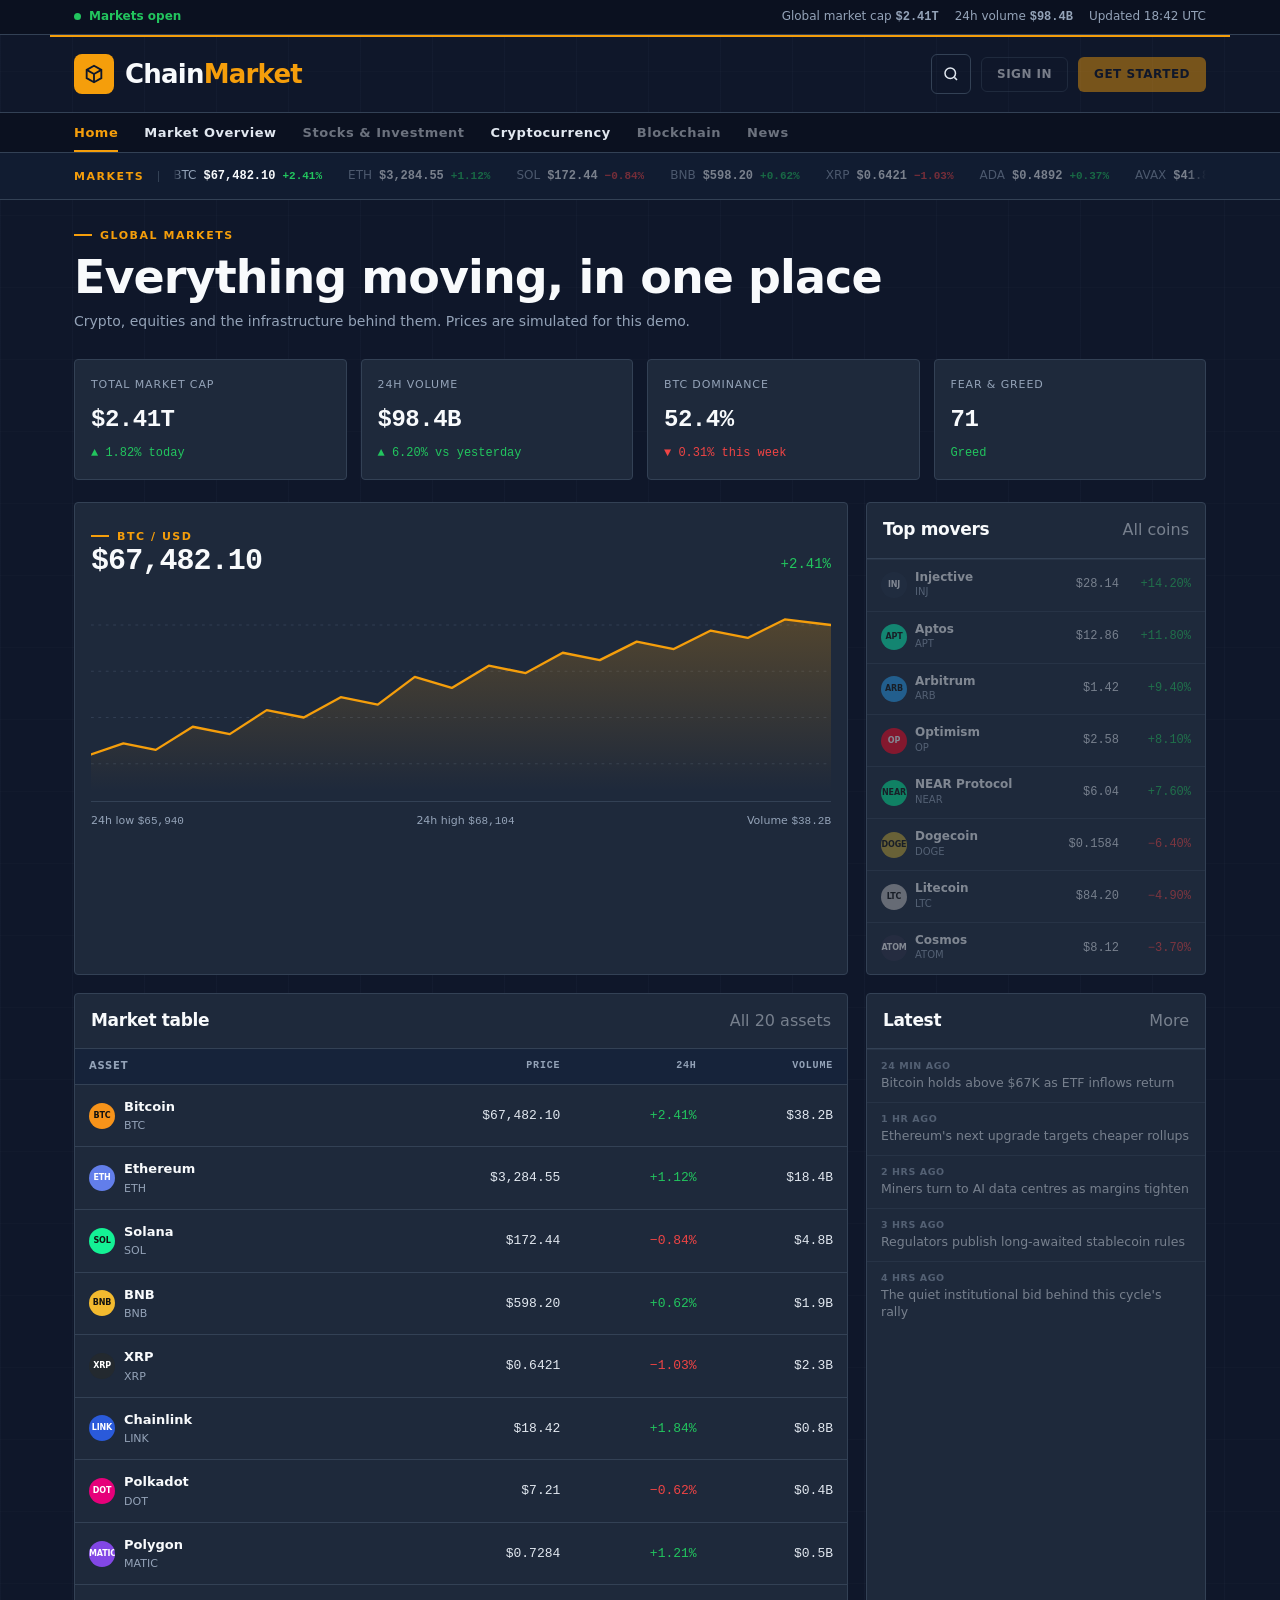
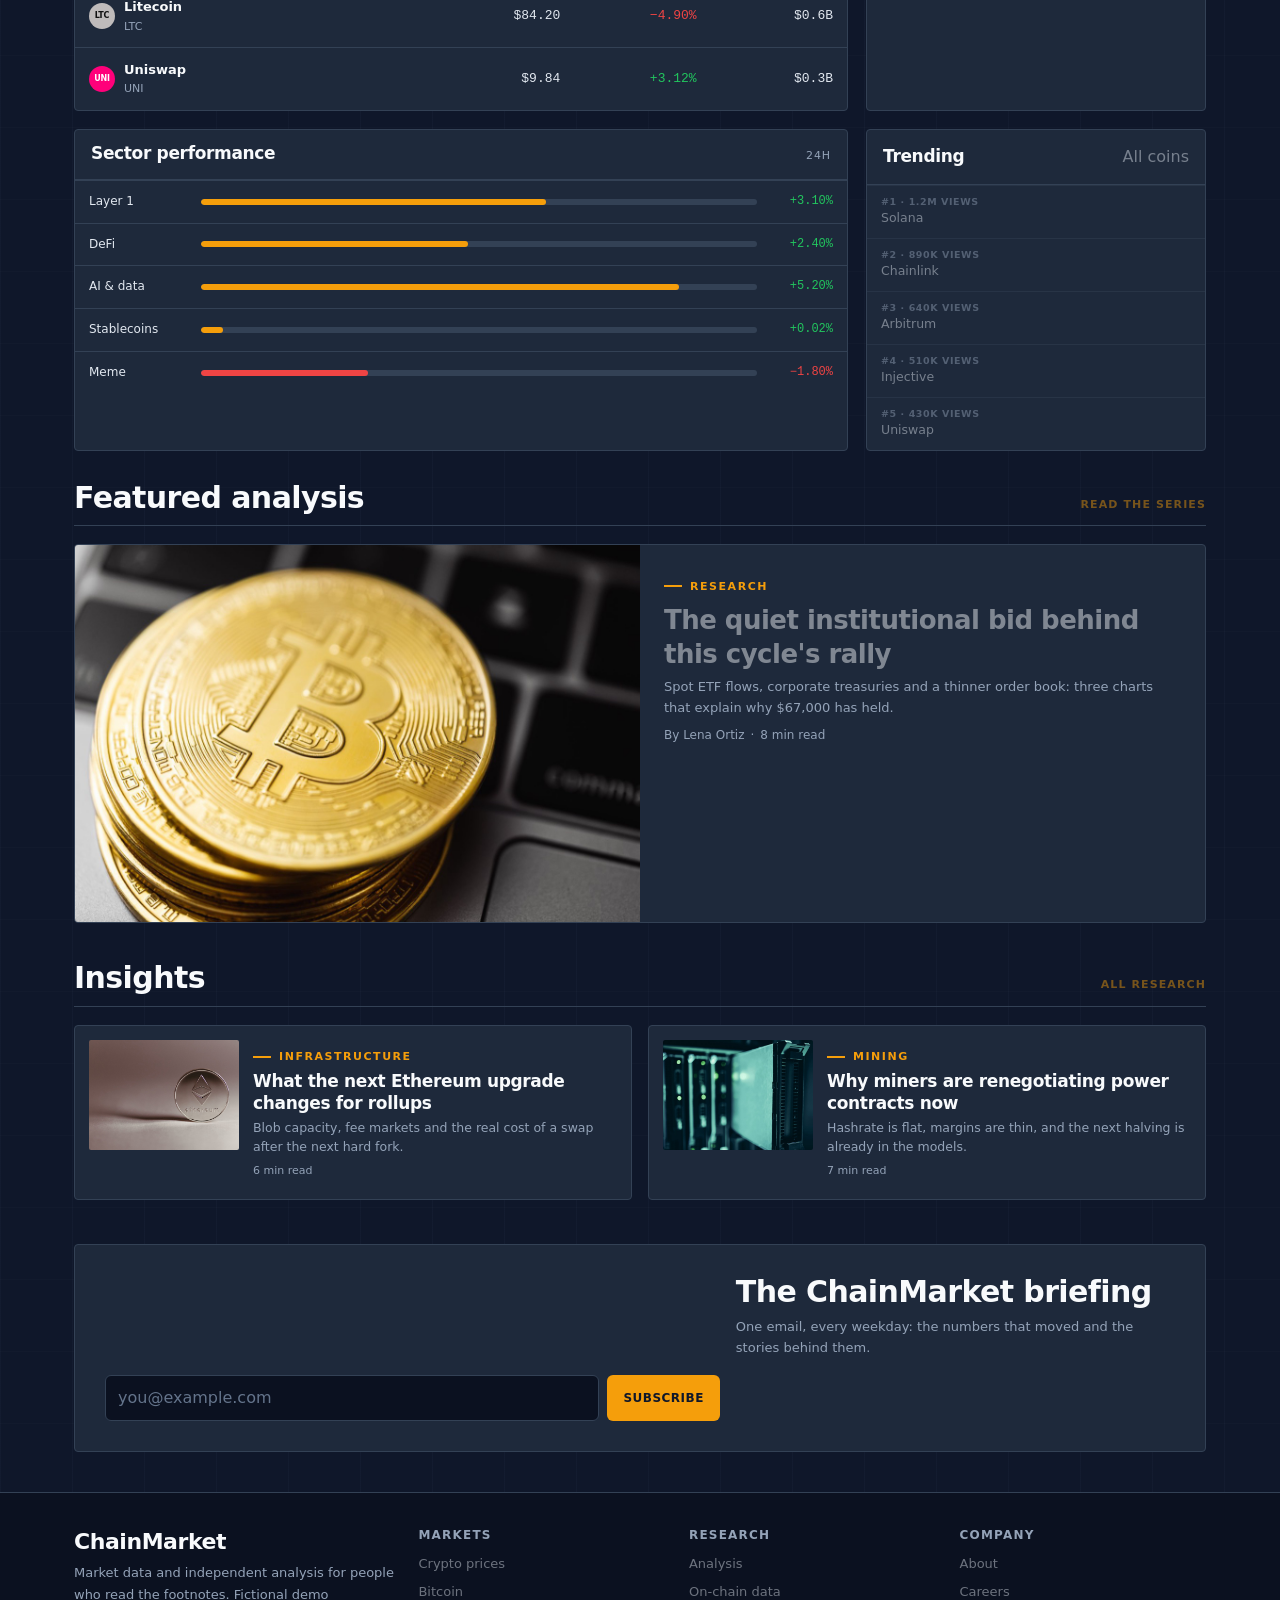
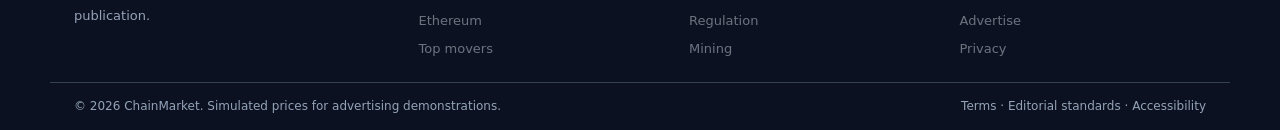
==== commit b5d3f349: "Update index.html" ====
--- a/index.html
+++ b/index.html
@@ -344,6 +344,7 @@
       </section>
 
       <section class="newsletter" aria-labelledby="newsletter-title">
+        <ins class="cox-ad-unit" data-cox-unit="APG07BC69BD1" style="display:block;width:100%"></ins>
         <div>
           <h2 id="newsletter-title">The ChainMarket briefing</h2>
           <p>One email, every weekday: the numbers that moved and the stories behind them.</p>
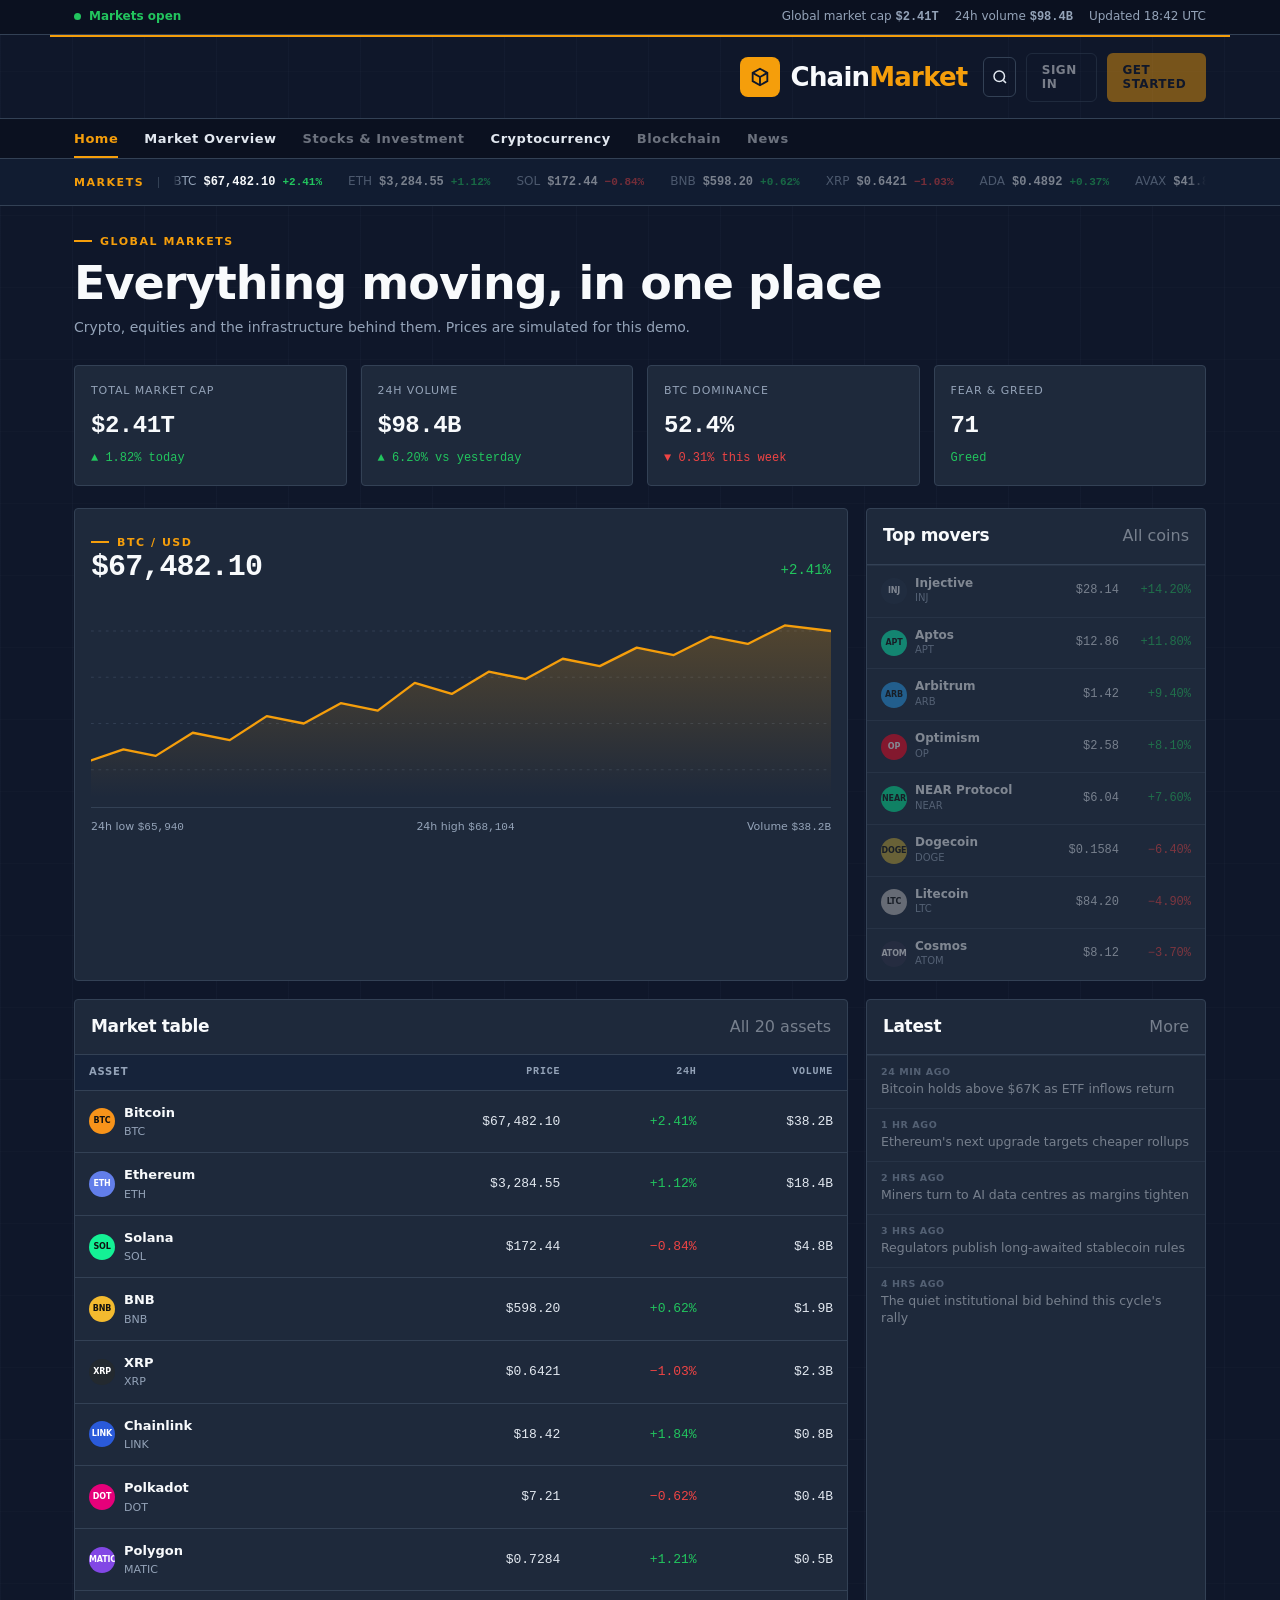
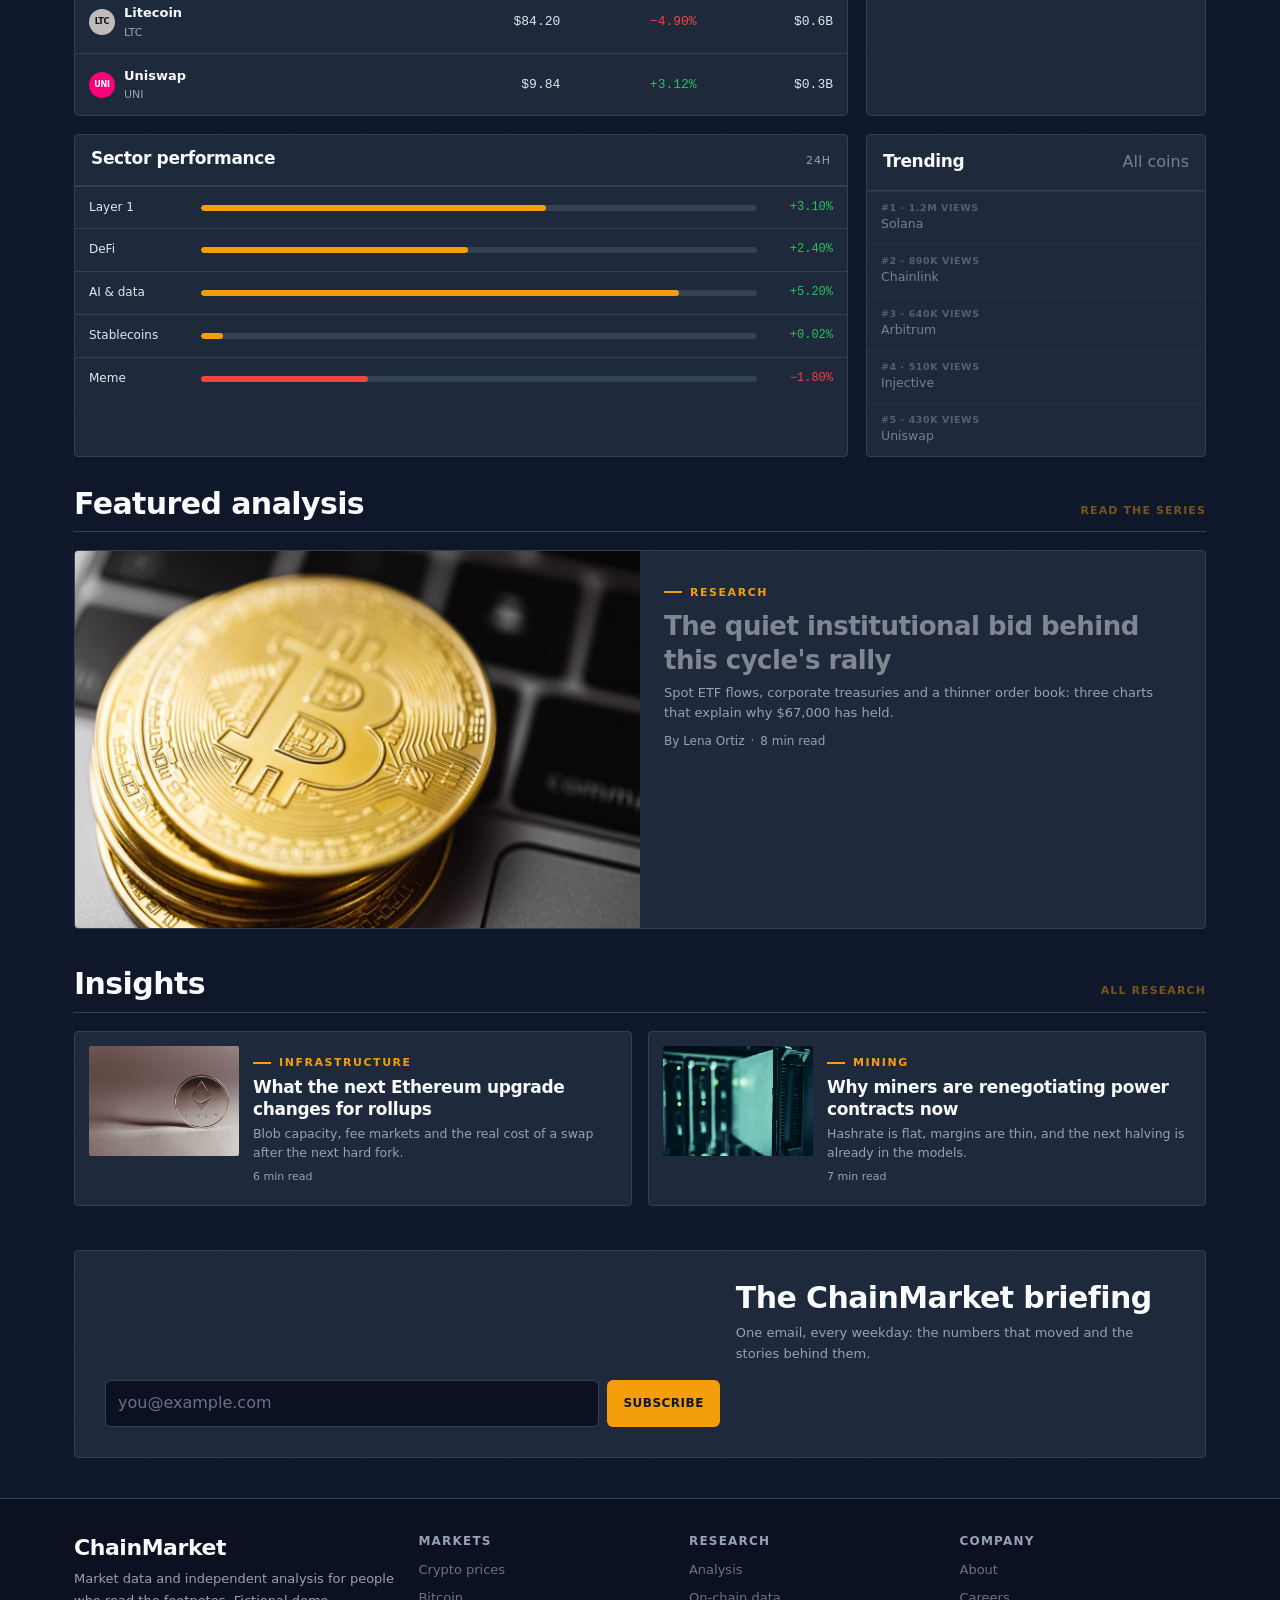
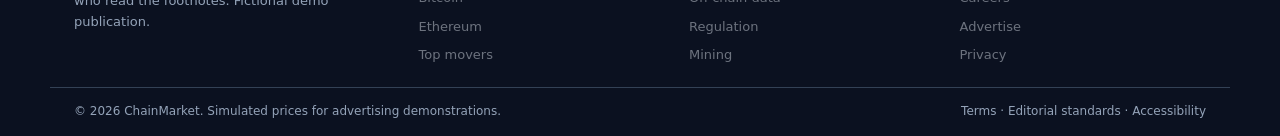
==== commit eecd5032: "Update index.html" ====
--- a/index.html
+++ b/index.html
@@ -28,6 +28,7 @@
     </div>
 
     <div class="container masthead">
+      <ins class="cox-ad-unit" data-cox-unit="APG09CA9A709" style="display:block;width:100%"></ins>
       <a class="brand" href="index.html" aria-label="ChainMarket — home">
         <span class="brand__mark" aria-hidden="true">
           <svg width="22" height="22" viewBox="0 0 24 24" fill="none" stroke="currentColor" stroke-width="2" aria-hidden="true"><path d="m12 3 8 4.5v9L12 21l-8-4.5v-9z"/><path d="M12 12v9M12 12l8-4.5M12 12 4 7.5"/></svg>
@@ -84,7 +85,7 @@
         <h1>Everything moving, in one place</h1>
         <p>Crypto, equities and the infrastructure behind them. Prices are simulated for this demo.</p>
       </div>
-
+      <ins class="cox-ad-unit" data-cox-unit="APG024958C9B" style="display:block;width:100%"></ins>
       <section class="overview" aria-label="Market overview">
         <div class="stat-card">
           <div class="stat-card__label">Total market cap</div>
